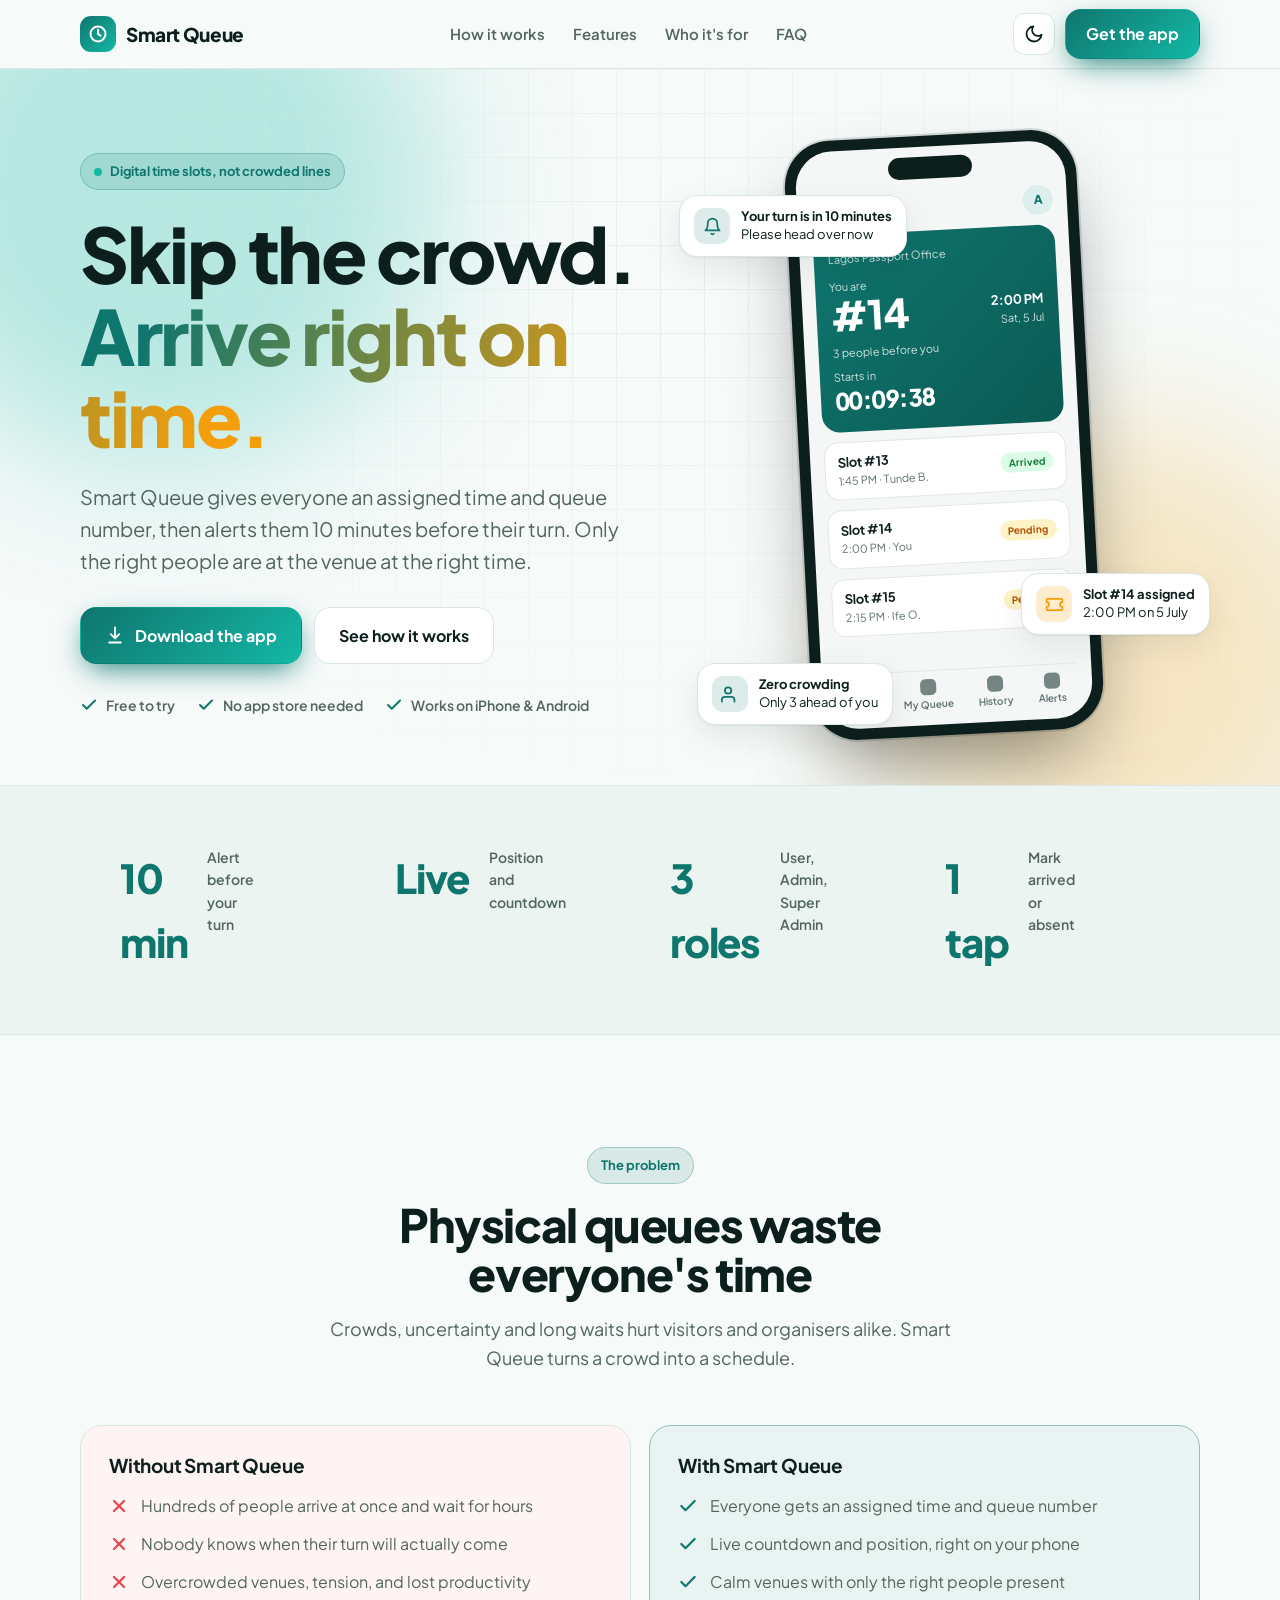
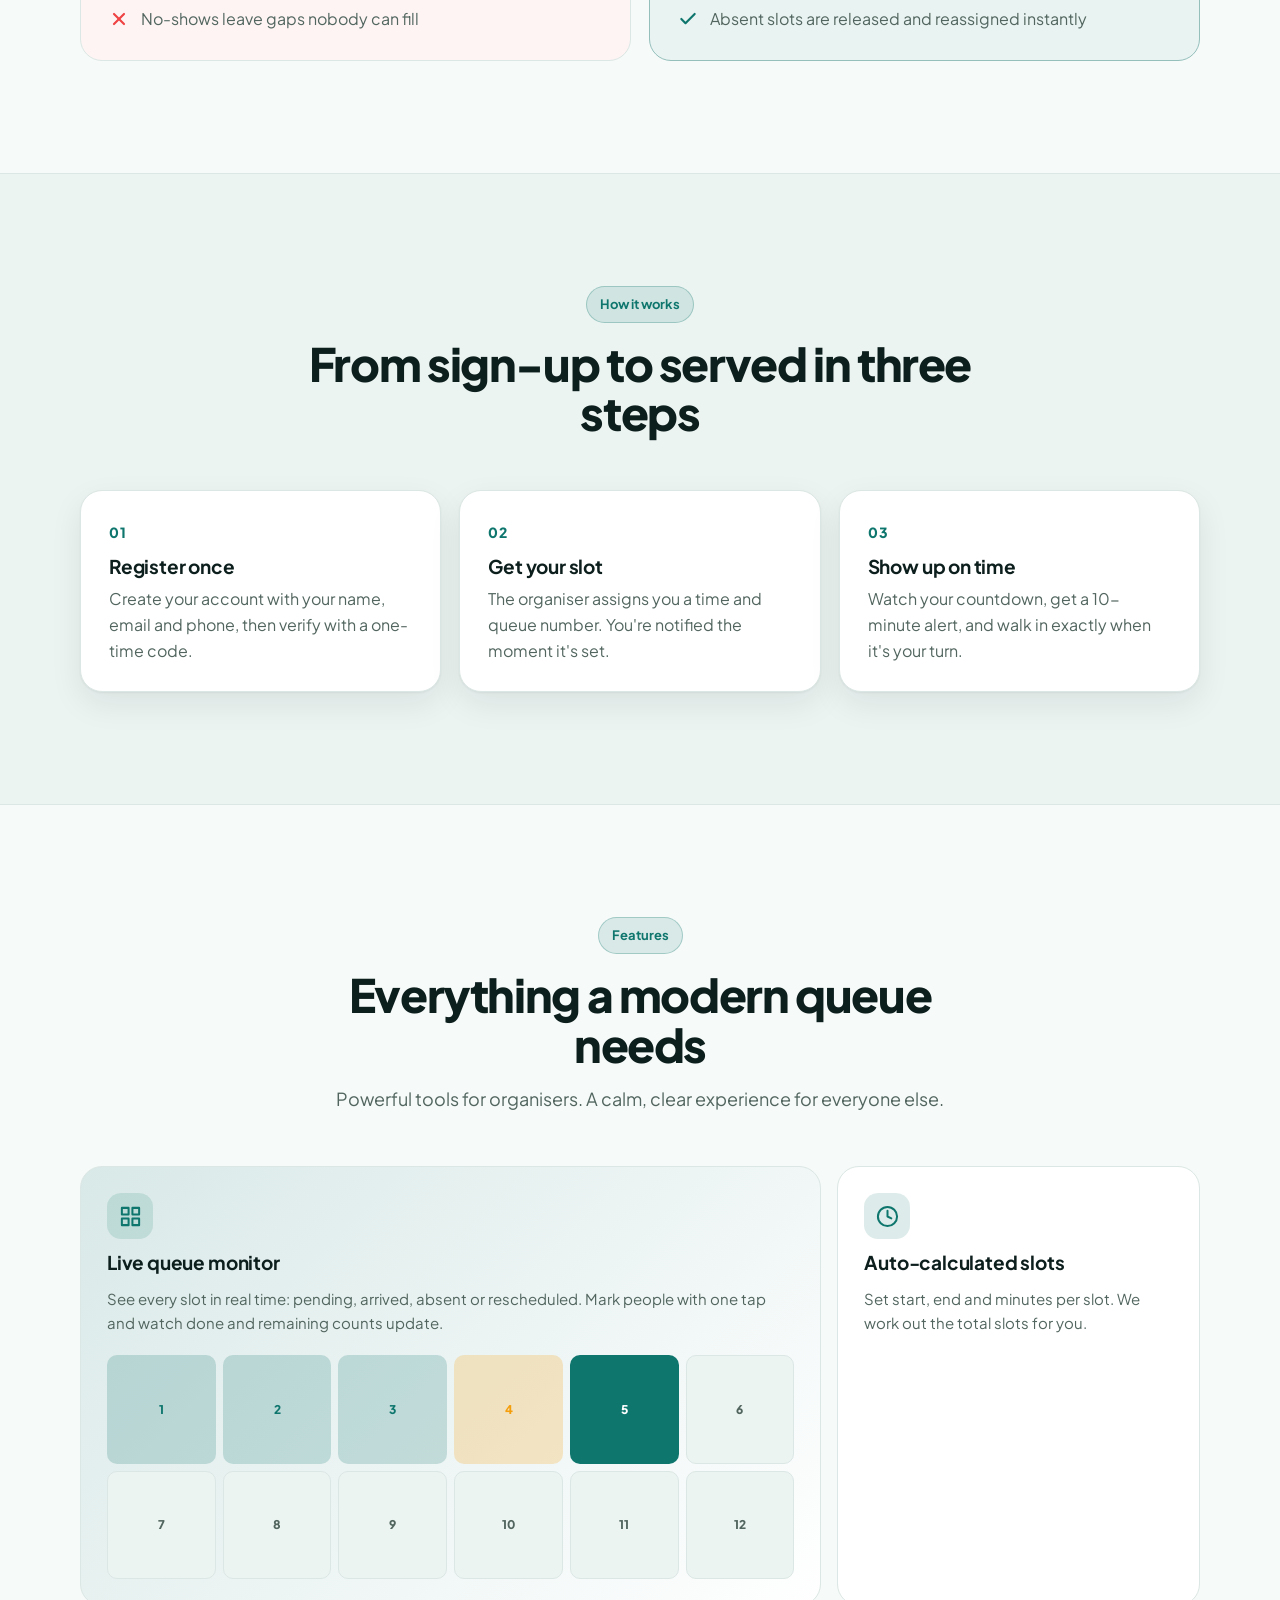
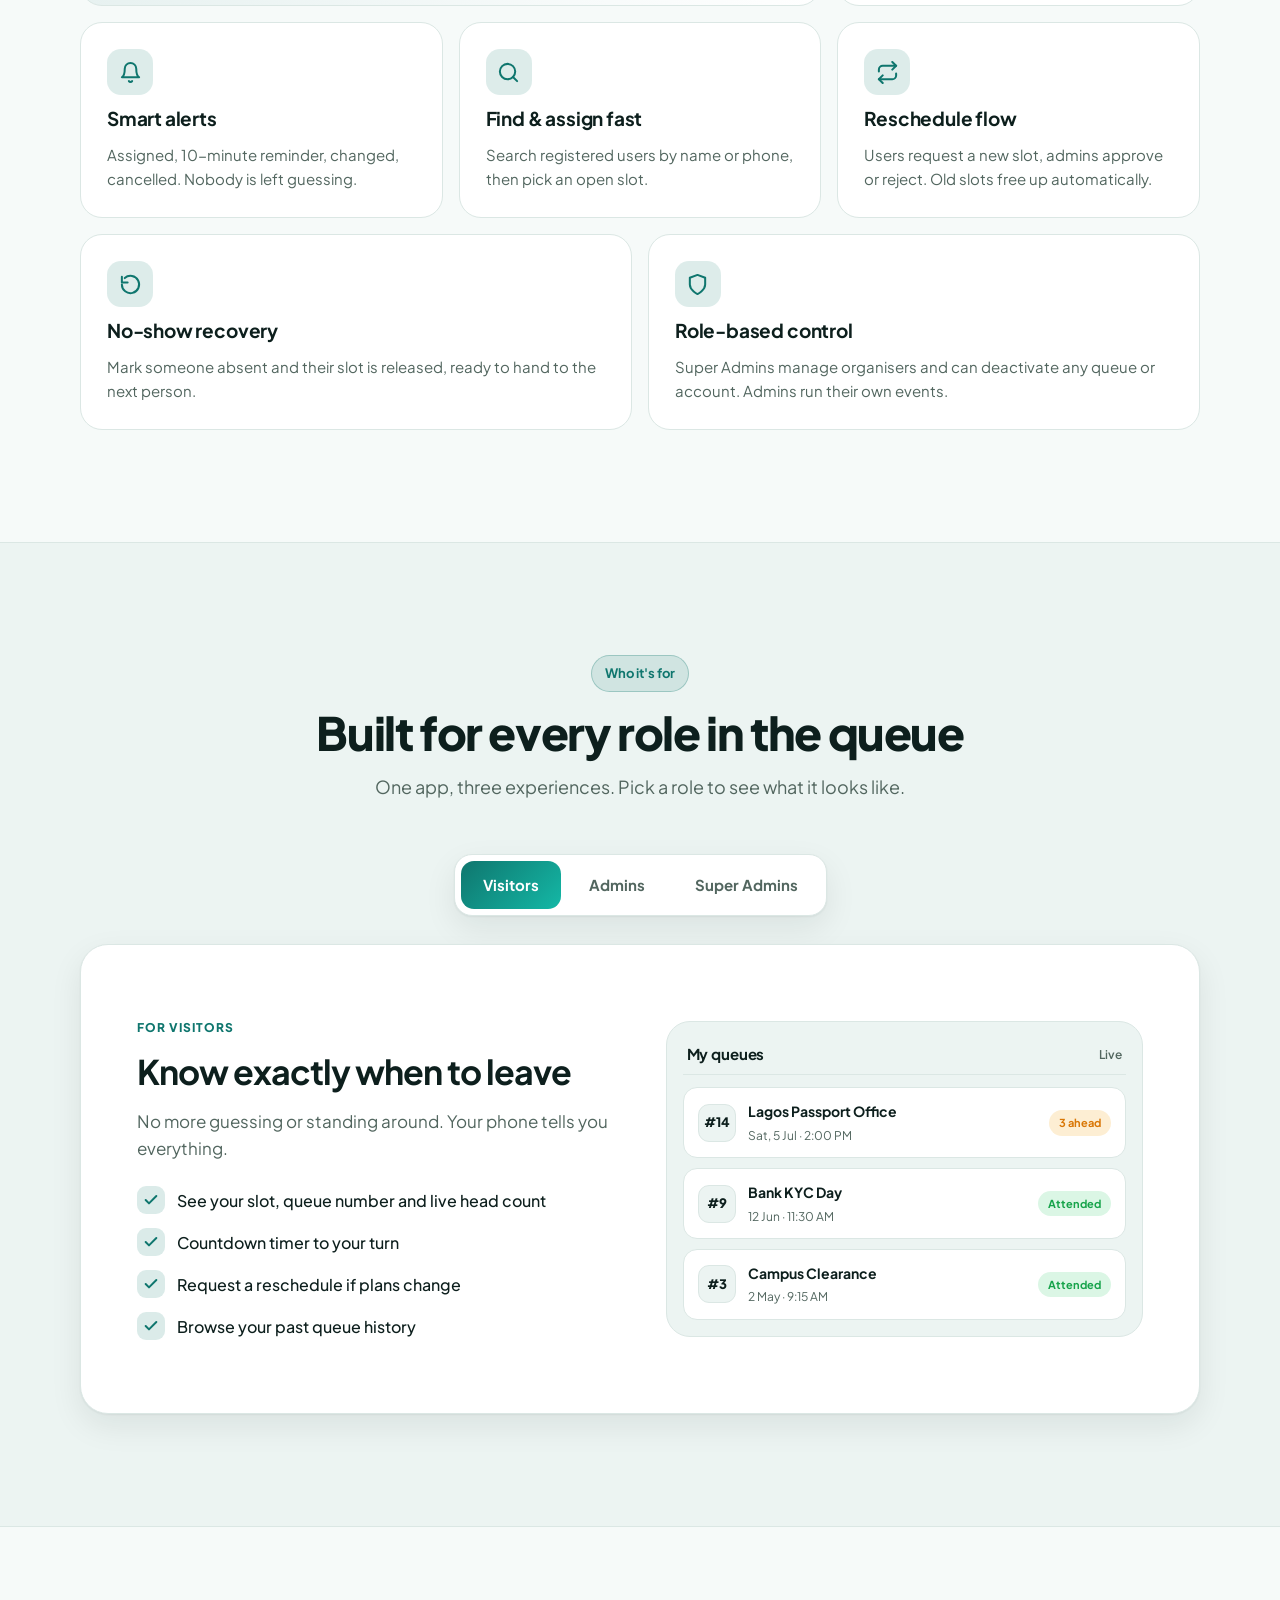
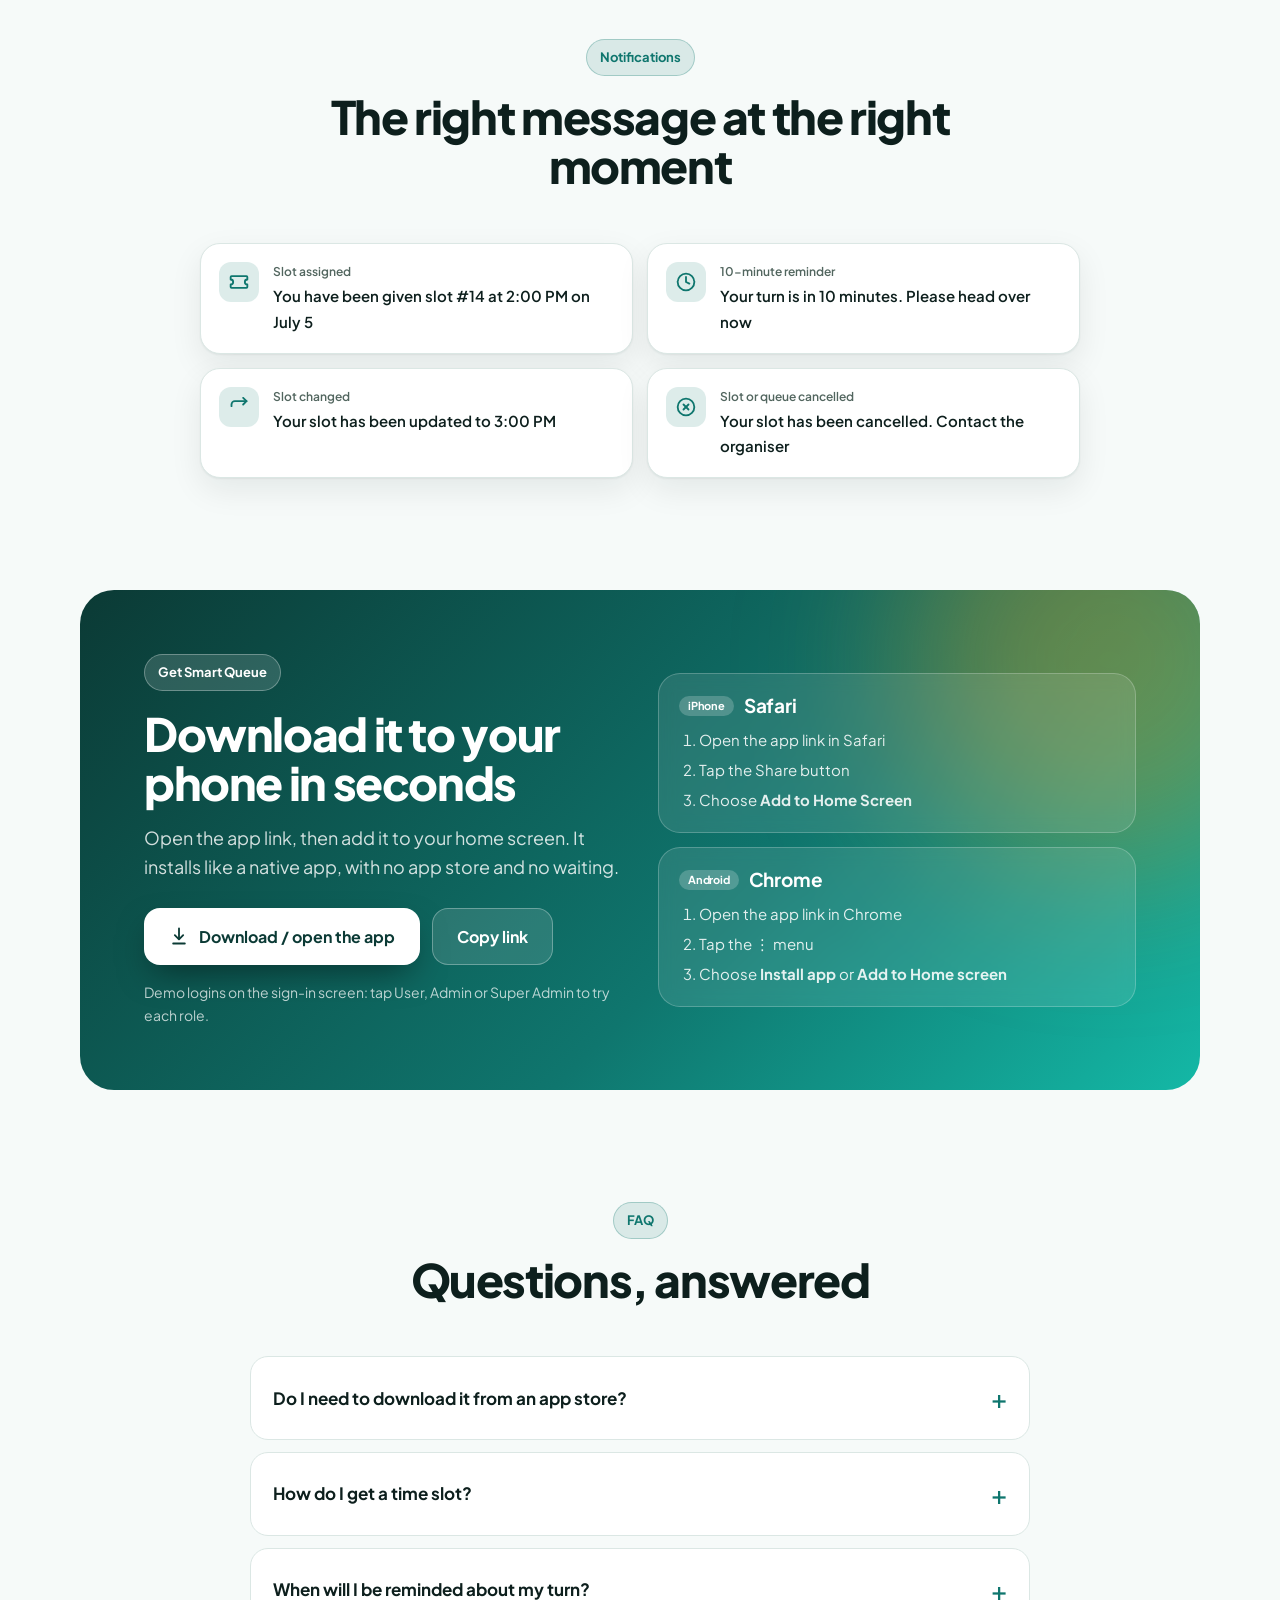
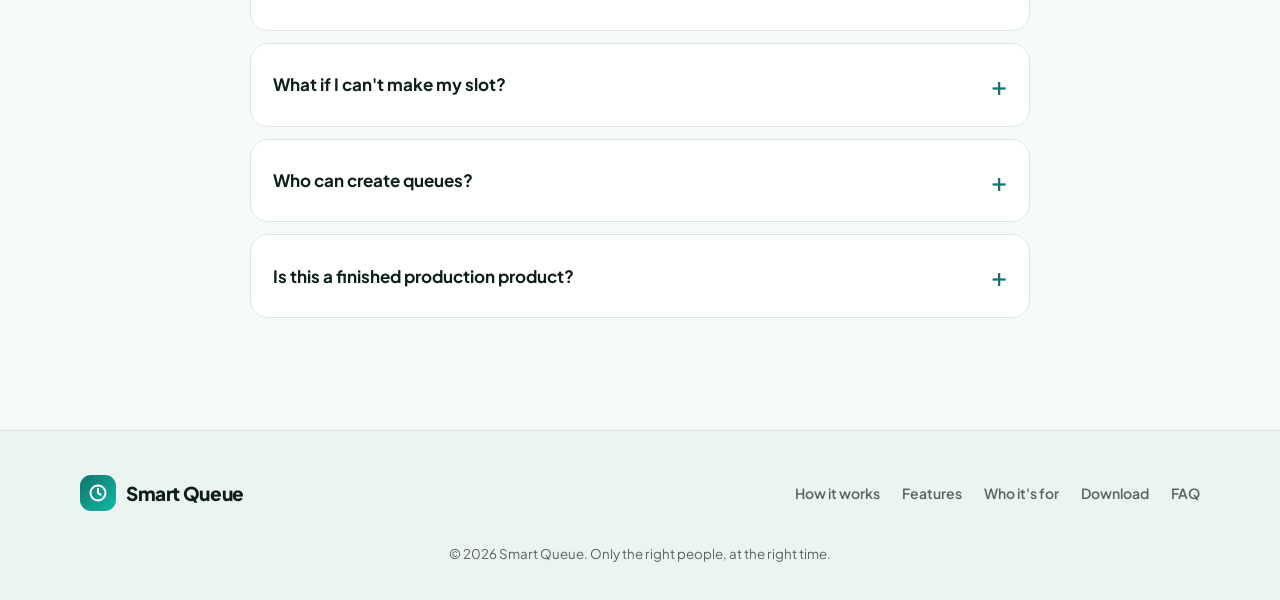
==== index.html @ 10eba985 "Add files via upload" ====
<!DOCTYPE html>
<html lang="en">
<head>
<meta charset="utf-8">
<meta name="viewport" content="width=device-width, initial-scale=1, viewport-fit=cover">
<meta name="description" content="Smart Queue replaces physical crowding with digital time slots. Get your queue number, a live countdown, and an alert 10 minutes before your turn.">
<meta name="theme-color" content="#f6faf9" id="metaTheme">
<script>try{var _t=localStorage.getItem("sq_theme");if(_t)document.documentElement.setAttribute("data-theme",_t)}catch(e){}</script>
<title>Smart Queue — Skip the crowd. Arrive on time.</title>
<link rel="icon" href="app/icon-192.png">
<link rel="preconnect" href="https://fonts.googleapis.com">
<link rel="preconnect" href="https://fonts.gstatic.com" crossorigin>
<link href="https://fonts.googleapis.com/css2?family=Plus+Jakarta+Sans:wght@400;500;600;700;800&display=swap" rel="stylesheet">
<style>
:root{
  --bg:#f6faf9;--bg2:#ecf4f2;--card:#ffffff;--ink:#0d1f1d;--mute:#52665f;--line:#dbe7e4;
  --pri:#0f766e;--pri2:#14b8a6;--priInk:#ffffff;--acc:#f59e0b;--accInk:#1c1206;
  --glow1:rgba(20,184,166,.28);--glow2:rgba(245,158,11,.22);
  --shadow:0 1px 2px rgba(13,31,29,.06),0 12px 32px rgba(13,31,29,.08);
  --nav:rgba(246,250,249,.78);--phone:#0d1f1d;
  --r:22px;--font:"Plus Jakarta Sans",system-ui,-apple-system,"Segoe UI",Roboto,sans-serif;
  box-sizing:border-box;padding-top:env(safe-area-inset-top,0px);padding-bottom:env(safe-area-inset-bottom,0px)
}
@media (prefers-color-scheme:dark){:root:not([data-theme="light"]){
  --bg:#081312;--bg2:#0c1b19;--card:#102220;--ink:#e9f4f2;--mute:#9ab3ae;--line:#1c3431;
  --pri:#2dd4bf;--pri2:#0f9b8e;--priInk:#04201c;--glow1:rgba(45,212,191,.22);--glow2:rgba(245,158,11,.14);
  --shadow:0 1px 2px rgba(0,0,0,.3),0 14px 40px rgba(0,0,0,.35);--nav:rgba(8,19,18,.78);--phone:#020807}}
:root[data-theme="dark"]{
  --bg:#081312;--bg2:#0c1b19;--card:#102220;--ink:#e9f4f2;--mute:#9ab3ae;--line:#1c3431;
  --pri:#2dd4bf;--pri2:#0f9b8e;--priInk:#04201c;--glow1:rgba(45,212,191,.22);--glow2:rgba(245,158,11,.14);
  --shadow:0 1px 2px rgba(0,0,0,.3),0 14px 40px rgba(0,0,0,.35);--nav:rgba(8,19,18,.78);--phone:#020807}
html{scroll-behavior:smooth;scroll-padding-top:calc(76px + env(safe-area-inset-top,0px))}
*{box-sizing:border-box;-webkit-tap-highlight-color:transparent}
body{margin:0;background:var(--bg);color:var(--ink);font:16px/1.6 var(--font);overflow-x:hidden;-webkit-font-smoothing:antialiased}
img,svg{max-width:100%}
a{color:inherit;text-decoration:none}
.wrap{width:100%;max-width:1160px;margin:0 auto;padding:0 20px}
h1,h2,h3{line-height:1.08;letter-spacing:-.03em;margin:0}
h1{font-size:clamp(38px,7.2vw,76px);font-weight:800}
h2{font-size:clamp(28px,4.6vw,46px);font-weight:800}
h3{font-size:19px;font-weight:700;letter-spacing:-.01em;line-height:1.25}
p{margin:0}
.mute{color:var(--mute)}
.grad{background:linear-gradient(100deg,var(--pri) 10%,var(--acc) 90%);-webkit-background-clip:text;background-clip:text;color:transparent}
.eyebrow{display:inline-flex;align-items:center;gap:8px;font-size:13px;font-weight:700;color:var(--pri);background:color-mix(in srgb,var(--pri) 12%,transparent);padding:7px 13px;border-radius:99px;border:1px solid color-mix(in srgb,var(--pri) 28%,transparent)}
.dot{width:8px;height:8px;border-radius:50%;background:var(--pri2);box-shadow:0 0 0 0 var(--pri2);animation:pulse 2s infinite}
@keyframes pulse{70%{box-shadow:0 0 0 9px transparent}100%{box-shadow:0 0 0 0 transparent}}

/* buttons */
.btn{display:inline-flex;align-items:center;justify-content:center;gap:10px;font:inherit;font-weight:700;padding:15px 24px;border-radius:16px;border:1.5px solid transparent;cursor:pointer;transition:transform .2s,box-shadow .2s,background .2s;white-space:nowrap}
.btn:active{transform:scale(.97)}
.btn.pri{background:linear-gradient(135deg,var(--pri),var(--pri2));color:var(--priInk);box-shadow:0 10px 30px -8px var(--pri)}
.btn.pri:hover{transform:translateY(-2px);box-shadow:0 16px 36px -8px var(--pri)}
.btn.ghost{background:var(--card);color:var(--ink);border-color:var(--line)}
.btn.ghost:hover{border-color:var(--pri)}
.btn svg{width:20px;height:20px;stroke:currentColor;fill:none;stroke-width:2.2;stroke-linecap:round;stroke-linejoin:round}

/* nav */
nav.top{position:sticky;top:env(safe-area-inset-top,0px);z-index:50;background:var(--nav);backdrop-filter:blur(16px);-webkit-backdrop-filter:blur(16px);border-bottom:1px solid var(--line)}
nav .in{display:flex;align-items:center;justify-content:space-between;height:68px}
.brand{display:flex;align-items:center;gap:10px;font-weight:800;font-size:19px;letter-spacing:-.02em}
.mark{width:36px;height:36px;border-radius:11px;background:linear-gradient(135deg,var(--pri),var(--pri2));display:grid;place-items:center;color:var(--priInk)}
.mark svg{width:20px;height:20px;stroke:currentColor;fill:none;stroke-width:2.4;stroke-linecap:round;stroke-linejoin:round}
.links{display:flex;gap:28px;font-weight:600;font-size:15px;color:var(--mute)}
.links a:hover{color:var(--ink)}
.navr{display:flex;align-items:center;gap:10px}
.burger{display:none;width:42px;height:42px;border-radius:12px;border:1px solid var(--line);background:var(--card);color:var(--ink);cursor:pointer;place-items:center}
.burger svg{width:22px;height:22px;stroke:currentColor;fill:none;stroke-width:2.2;stroke-linecap:round}
.menu{display:none}
@media (max-width:860px){
  .links,.navr .btn{display:none}.burger{display:grid}
  .menu.open{display:flex;flex-direction:column;gap:4px;padding:8px 20px 20px;border-top:1px solid var(--line)}
  .menu a{padding:14px 4px;font-weight:600;border-bottom:1px solid var(--line)}
  .menu .btn{margin-top:12px;border:0}
}


/* theme toggle */
.themebtn{width:42px;height:42px;border-radius:12px;border:1px solid var(--line);background:var(--card);color:var(--ink);cursor:pointer;display:grid;place-items:center;padding:0;transition:transform .2s,border-color .2s}
.themebtn:hover{border-color:var(--pri);transform:rotate(12deg)}
.themebtn svg{width:20px;height:20px;stroke:currentColor;fill:none;stroke-width:2.2;stroke-linecap:round;stroke-linejoin:round}

/* hero */
.hero{position:relative;padding:56px 0 40px;overflow:hidden;isolation:isolate}
.hero::before,.hero::after{content:"";position:absolute;z-index:-1;border-radius:50%;filter:blur(70px)}
.hero::before{width:560px;height:560px;background:var(--glow1);top:-160px;left:-120px}
.hero::after{width:480px;height:480px;background:var(--glow2);bottom:-120px;right:-80px}
.grid-bg{position:absolute;inset:0;z-index:-1;background-image:linear-gradient(var(--line) 1px,transparent 1px),linear-gradient(90deg,var(--line) 1px,transparent 1px);background-size:44px 44px;opacity:.5;-webkit-mask-image:radial-gradient(ellipse at 50% 30%,#000 10%,transparent 70%);mask-image:radial-gradient(ellipse at 50% 30%,#000 10%,transparent 70%)}
.hero .cols{display:grid;grid-template-columns:1.05fr .95fr;gap:40px;align-items:center}
.hero p.lead{font-size:clamp(17px,2.2vw,20px);color:var(--mute);max-width:540px;margin-top:22px}
.cta{display:flex;flex-wrap:wrap;gap:12px;margin-top:30px}
.proof{display:flex;flex-wrap:wrap;gap:10px 22px;margin-top:30px;font-size:14px;color:var(--mute);font-weight:600}
.proof span{display:inline-flex;align-items:center;gap:8px}
.proof svg{width:18px;height:18px;stroke:var(--pri);fill:none;stroke-width:2.6;stroke-linecap:round;stroke-linejoin:round}

/* phone */
.stage{position:relative;display:grid;place-items:center;min-height:620px}
.phone{position:relative;width:292px;height:600px;background:var(--phone);border-radius:46px;padding:11px;box-shadow:0 40px 80px -20px rgba(0,0,0,.45),0 0 0 2px color-mix(in srgb,var(--ink) 14%,transparent);transform:rotate(-3deg);animation:float 7s ease-in-out infinite}
@keyframes float{50%{transform:rotate(-3deg) translateY(-12px)}}
.screen{width:100%;height:100%;border-radius:36px;background:#f5f7f7;color:#10201f;overflow:hidden;position:relative;padding:44px 14px 14px;display:flex;flex-direction:column;gap:10px;font-size:13px;line-height:1.4}
.notch{position:absolute;top:10px;left:50%;transform:translateX(-50%);width:84px;height:22px;background:var(--phone);border-radius:99px;z-index:3}
.sc-h{display:flex;justify-content:space-between;align-items:center}
.sc-h b{font-size:17px;letter-spacing:-.01em}
.sc-av{width:30px;height:30px;border-radius:50%;background:#dcefed;color:#0f766e;display:grid;place-items:center;font-weight:800;font-size:12px}
.sc-hero{background:linear-gradient(135deg,#0f766e,#0b5a54);color:#fff;border-radius:18px;padding:14px}
.sc-hero small{opacity:.8;font-size:11px}
.sc-hero .n{font-size:40px;font-weight:800;letter-spacing:-.03em;line-height:1}
.sc-hero .cdv{font-size:24px;font-weight:800;font-variant-numeric:tabular-nums;letter-spacing:-.02em}
.sc-row{display:flex;justify-content:space-between;align-items:flex-end}
.sc-card{background:#fff;border:1px solid #e1e8e7;border-radius:14px;padding:10px 12px;display:flex;justify-content:space-between;align-items:center}
.sc-pill{font-size:10px;font-weight:700;padding:3px 8px;border-radius:99px}
.sc-ok{background:#dcfce7;color:#15803d}.sc-wait{background:#fef3c7;color:#b45309}
.sc-bar{margin-top:auto;display:flex;justify-content:space-around;padding-top:8px;border-top:1px solid #e1e8e7;color:#5f7170;font-size:10px;font-weight:600}
.sc-bar i{font-style:normal;display:flex;flex-direction:column;align-items:center;gap:2px}
.sc-bar .on{color:#0f766e}
.sc-bar span{display:block;width:16px;height:16px;border-radius:5px;background:currentColor;opacity:.85}
.float{position:absolute;background:var(--card);border:1px solid var(--line);border-radius:18px;padding:12px 14px;box-shadow:var(--shadow);display:flex;gap:11px;align-items:center;font-size:13px;line-height:1.35;max-width:236px;z-index:4}
.float b{display:block;font-size:13px}
.float .ico{flex:none;width:36px;height:36px;border-radius:11px;display:grid;place-items:center;background:color-mix(in srgb,var(--pri) 14%,transparent);color:var(--pri)}
.float .ico.a{background:color-mix(in srgb,var(--acc) 20%,transparent);color:var(--acc)}
.float svg{width:19px;height:19px;stroke:currentColor;fill:none;stroke-width:2.2;stroke-linecap:round;stroke-linejoin:round}
.f1{top:70px;left:-8px;animation:bob 6s ease-in-out infinite}
.f2{bottom:110px;right:-10px;animation:bob 7s ease-in-out -2s infinite}
.f3{bottom:20px;left:10px;animation:bob 8s ease-in-out -4s infinite}
@keyframes bob{50%{transform:translateY(-9px)}}

/* strip */
.strip{border-block:1px solid var(--line);background:var(--bg2)}
.strip .in{display:grid;grid-template-columns:repeat(4,1fr);gap:20px;padding:30px 20px}
.stat b{display:block;font-size:clamp(28px,4vw,40px);font-weight:800;letter-spacing:-.03em;color:var(--pri)}
.stat span{font-size:14px;color:var(--mute);font-weight:600}

/* sections */
section{padding:clamp(64px,9vw,112px) 0}
.head{max-width:680px;margin:0 auto 52px;text-align:center;display:flex;flex-direction:column;align-items:center;gap:16px}
.head p{color:var(--mute);font-size:18px}
.compare{display:grid;grid-template-columns:1fr 1fr;gap:18px}
.cmp{border-radius:var(--r);padding:28px;border:1px solid var(--line);background:var(--card)}
.cmp.bad{background:color-mix(in srgb,#ef4444 6%,var(--card))}
.cmp.good{background:color-mix(in srgb,var(--pri) 9%,var(--card));border-color:color-mix(in srgb,var(--pri) 35%,var(--line))}
.cmp h3{margin-bottom:16px;display:flex;align-items:center;gap:10px}
.cmp ul{list-style:none;margin:0;padding:0;display:grid;gap:12px}
.cmp li{display:flex;gap:12px;color:var(--mute)}
.cmp li svg{flex:none;width:20px;height:20px;margin-top:3px;fill:none;stroke-width:2.6;stroke-linecap:round;stroke-linejoin:round}
.bad li svg{stroke:#ef4444}.good li svg{stroke:var(--pri)}

.steps{display:grid;grid-template-columns:repeat(3,1fr);gap:18px;counter-reset:s}
.step{position:relative;background:var(--card);border:1px solid var(--line);border-radius:var(--r);padding:28px;box-shadow:var(--shadow)}
.step::before{counter-increment:s;content:"0" counter(s);font-size:14px;font-weight:800;color:var(--pri);letter-spacing:.08em}
.step h3{margin:10px 0 8px}.step p{color:var(--mute)}

.bento{display:grid;grid-template-columns:repeat(6,1fr);gap:16px}
.feat{background:var(--card);border:1px solid var(--line);border-radius:var(--r);padding:26px;display:flex;flex-direction:column;gap:12px;transition:transform .25s,border-color .25s;grid-column:span 2}
.feat:hover{transform:translateY(-4px);border-color:color-mix(in srgb,var(--pri) 45%,var(--line))}
.feat.w3{grid-column:span 3}.feat.w4{grid-column:span 4}
.feat p{color:var(--mute);font-size:15px}
.fi{width:46px;height:46px;border-radius:14px;display:grid;place-items:center;background:color-mix(in srgb,var(--pri) 14%,transparent);color:var(--pri)}
.fi svg{width:23px;height:23px;stroke:currentColor;fill:none;stroke-width:2.1;stroke-linecap:round;stroke-linejoin:round}
.feat.big{background:linear-gradient(135deg,color-mix(in srgb,var(--pri) 16%,var(--card)),var(--card))}
.slots{display:grid;grid-template-columns:repeat(6,1fr);gap:7px;margin-top:8px}
.sl{aspect-ratio:1;border-radius:10px;display:grid;place-items:center;font-size:12px;font-weight:800;border:1px solid var(--line);background:var(--bg2);color:var(--mute)}
.sl.d{background:color-mix(in srgb,var(--pri) 20%,transparent);color:var(--pri);border-color:transparent}
.sl.n{background:var(--pri);color:var(--priInk);border-color:transparent;animation:pulse2 2s infinite}
.sl.a{background:color-mix(in srgb,var(--acc) 22%,transparent);color:var(--acc);border-color:transparent}
@keyframes pulse2{50%{transform:scale(1.1)}}

/* roles */
.mock{background:var(--bg2);border:1px solid var(--line);border-radius:22px;padding:18px;display:grid;gap:10px}

/* roles */
.tabs{display:flex;gap:6px;background:var(--card);border:1px solid var(--line);padding:6px;border-radius:18px;width:fit-content;max-width:100%;margin:0 auto 28px;box-shadow:var(--shadow)}
.tabs button{font:inherit;font-weight:700;font-size:15px;color:var(--mute);background:none;border:0;padding:12px 22px;border-radius:13px;cursor:pointer;white-space:nowrap;transition:background .2s,color .2s}
.tabs button:hover{color:var(--ink)}
.tabs button[aria-selected="true"]{background:linear-gradient(135deg,var(--pri),var(--pri2));color:var(--priInk)}
.panel{display:none;grid-template-columns:minmax(0,1fr) minmax(0,1fr);gap:clamp(24px,4vw,56px);align-items:center;background:var(--card);border:1px solid var(--line);border-radius:28px;padding:clamp(24px,4.5vw,56px);box-shadow:var(--shadow);min-height:470px}
.panel.on{display:grid;animation:fadeUp .45s cubic-bezier(.2,.7,.2,1)}
@keyframes fadeUp{from{opacity:0;transform:translateY(12px)}to{opacity:1;transform:none}}
.ptxt{display:flex;flex-direction:column;align-items:flex-start;gap:14px;text-align:left}
.rtag{font-size:12px;font-weight:800;letter-spacing:.08em;text-transform:uppercase;color:var(--pri)}
.ptxt h3{font-size:clamp(26px,3.4vw,34px);letter-spacing:-.03em}
.ptxt>p{font-size:17px}
.plist{list-style:none;margin:10px 0 0;padding:0;display:grid;gap:14px;width:100%}
.plist li{display:grid;grid-template-columns:28px 1fr;gap:12px;align-items:start;color:var(--ink);font-weight:500}
.plist .ck{width:28px;height:28px;border-radius:9px;display:grid;place-items:center;background:color-mix(in srgb,var(--pri) 15%,transparent)}
.plist .ck svg{width:16px;height:16px;stroke:var(--pri);fill:none;stroke-width:3;stroke-linecap:round;stroke-linejoin:round}
.plist li span:last-child{padding-top:2px}
.mock{width:100%;background:var(--bg2);border:1px solid var(--line);border-radius:24px;padding:16px;display:grid;gap:10px}
.mhead{display:flex;justify-content:space-between;align-items:center;gap:10px;padding:4px 4px 8px;border-bottom:1px solid var(--line);margin-bottom:2px}
.mhead b{font-size:15px;letter-spacing:-.01em}
.mhead span.sub{font-size:12px;color:var(--mute);font-weight:600}
.mrow{background:var(--card);border:1px solid var(--line);border-radius:14px;padding:12px 14px;display:flex;align-items:center;gap:12px;font-size:14px}
.mrow .nn{width:38px;height:38px;border-radius:11px;background:var(--bg2);border:1px solid var(--line);display:grid;place-items:center;font-weight:800;font-size:13px;flex:none}
.mrow .t{flex:1;min-width:0}.mrow .t b{display:block;font-size:14px}.mrow .t span{font-size:12px;color:var(--mute)}
.tag{font-size:11px;font-weight:700;padding:4px 10px;border-radius:99px;white-space:nowrap}
.tg-o{background:rgba(34,197,94,.16);color:#16a34a}.tg-w{background:rgba(245,158,11,.18);color:#d97706}.tg-r{background:rgba(239,68,68,.16);color:#dc2626}.tg-i{background:rgba(59,130,246,.16);color:#2563eb}

/* notifications */
.notes{display:grid;grid-template-columns:repeat(2,1fr);gap:14px;max-width:880px;margin:0 auto}
.note{display:flex;gap:14px;align-items:flex-start;background:var(--card);border:1px solid var(--line);border-radius:20px;padding:18px;box-shadow:var(--shadow)}
.note .ico{flex:none;width:40px;height:40px;border-radius:12px;display:grid;place-items:center;background:color-mix(in srgb,var(--pri) 14%,transparent);color:var(--pri)}
.note .ico svg{width:20px;height:20px;stroke:currentColor;fill:none;stroke-width:2.2;stroke-linecap:round;stroke-linejoin:round}
.note small{display:block;color:var(--mute);font-size:12px;font-weight:600;margin-bottom:2px}
.note b{font-weight:600;font-size:15px;line-height:1.4}

/* install */
.install{position:relative;border-radius:34px;overflow:hidden;padding:clamp(28px,6vw,64px);background:linear-gradient(135deg,#0b3a35,#0f766e 60%,#14b8a6);color:#fff;isolation:isolate}
.install::after{content:"";position:absolute;width:420px;height:420px;border-radius:50%;background:rgba(245,158,11,.35);filter:blur(80px);right:-120px;top:-140px;z-index:-1}
.install .cols{display:grid;grid-template-columns:1fr 1fr;gap:36px;align-items:center}
.install h2{color:#fff}.install p.l{color:rgba(255,255,255,.82);font-size:18px;margin-top:16px}
.install .btn.pri{background:#fff;color:#0b3a35;box-shadow:0 14px 34px -10px rgba(0,0,0,.5)}
.install .btn.ghost{background:rgba(255,255,255,.12);color:#fff;border-color:rgba(255,255,255,.3)}
.how{display:grid;gap:14px}
.os{background:rgba(255,255,255,.1);border:1px solid rgba(255,255,255,.22);border-radius:22px;padding:20px;backdrop-filter:blur(8px)}
.os h3{display:flex;align-items:center;gap:10px;margin-bottom:10px;color:#fff}
.os ol{margin:0;padding-left:20px;color:rgba(255,255,255,.88);display:grid;gap:6px;font-size:15px}
.os .pl{display:inline-block;font-size:11px;font-weight:700;background:rgba(255,255,255,.2);padding:3px 9px;border-radius:99px}

/* faq */
.faq{max-width:780px;margin:0 auto;display:grid;gap:12px}
details{background:var(--card);border:1px solid var(--line);border-radius:18px;padding:0 22px;transition:border-color .2s}
details[open]{border-color:color-mix(in srgb,var(--pri) 45%,var(--line))}
summary{cursor:pointer;list-style:none;display:flex;justify-content:space-between;align-items:center;gap:14px;font-weight:700;padding:20px 0;font-size:17px}
summary::-webkit-details-marker{display:none}
summary::after{content:"+";font-size:26px;font-weight:500;color:var(--pri);transition:transform .25s;flex:none}
details[open] summary::after{transform:rotate(45deg)}
details p{color:var(--mute);padding:0 0 20px}

footer{border-top:1px solid var(--line);padding:44px 0 calc(36px + env(safe-area-inset-bottom,0px));background:var(--bg2)}
footer .in{display:flex;flex-wrap:wrap;gap:24px;justify-content:space-between;align-items:center}
footer .fl{display:flex;gap:22px;flex-wrap:wrap;color:var(--mute);font-weight:600;font-size:14px}
footer small{color:var(--mute);display:block;width:100%;text-align:center;margin-top:8px}

/* reveal */
.js .rv{opacity:0;transform:translateY(22px);transition:opacity .7s cubic-bezier(.2,.7,.2,1),transform .7s cubic-bezier(.2,.7,.2,1)}
.js .rv.in{opacity:1;transform:none}
@media (prefers-reduced-motion:reduce){*{animation:none!important;transition:none!important}.js .rv{opacity:1;transform:none}html{scroll-behavior:auto}}

/* responsive */
@media (max-width:980px){
  .hero .cols,.install .cols,.panel.on{grid-template-columns:1fr}.panel{min-height:0}
  .hero{padding-top:36px}.hero .txt{text-align:center;display:flex;flex-direction:column;align-items:center}
  .cta,.proof{justify-content:center}
  .stage{min-height:600px;margin-top:10px}
  .bento{grid-template-columns:repeat(2,1fr)}.feat,.feat.w3,.feat.w4{grid-column:span 1}.feat.big{grid-column:span 2}
}
@media (max-width:720px){
  .tabs{width:100%}.tabs button{flex:1;padding:12px 6px;font-size:14px}.panel{min-height:0;border-radius:24px}.mrow{padding:11px 12px}
  .compare,.steps,.notes{grid-template-columns:1fr}
  .strip .in{grid-template-columns:repeat(2,1fr);gap:26px 14px}
  .bento{grid-template-columns:1fr}.feat.big{grid-column:span 1}
  .f1{left:-4px;top:40px}.f2{right:-4px}.f3{display:none}
  .btn{padding:14px 20px}.cta .btn{flex:1 1 100%}
  .install{border-radius:26px}
}
@media (max-width:380px){.phone{transform:rotate(-3deg) scale(.88)}.stage{min-height:560px}.f1,.f2{max-width:200px;font-size:12px}}
</style>
</head>
<body>

<nav class="top" aria-label="Main">
  <div class="wrap">
    <div class="in">
      <a class="brand" href="#top" aria-label="Smart Queue home"><span class="mark"><svg viewBox="0 0 24 24"><circle cx="12" cy="12" r="9"/><polyline points="12 7 12 12 15 14"/></svg></span>Smart Queue</a>
      <div class="links"><a href="#how">How it works</a><a href="#features">Features</a><a href="#roles">Who it's for</a><a href="#faq">FAQ</a></div>
      <div class="navr">
        <button class="themebtn" type="button" aria-label="Switch theme" title="Switch theme"></button>
        <a class="btn pri" href="#get" style="padding:11px 20px">Get the app</a>
        <button class="burger" id="burger" aria-label="Open menu" aria-expanded="false" aria-controls="menu"><svg viewBox="0 0 24 24"><line x1="4" y1="7" x2="20" y2="7"/><line x1="4" y1="12" x2="20" y2="12"/><line x1="4" y1="17" x2="20" y2="17"/></svg></button>
      </div>
    </div>
    <div class="menu" id="menu"><a href="#how">How it works</a><a href="#features">Features</a><a href="#roles">Who it's for</a><a href="#faq">FAQ</a><a class="btn pri" href="#get">Get the app</a></div>
  </div>
</nav>

<header class="hero" id="top">
  <div class="grid-bg"></div>
  <div class="wrap">
    <div class="cols">
      <div class="txt">
        <span class="eyebrow rv"><i class="dot"></i> Digital time slots, not crowded lines</span>
        <h1 class="rv" style="margin-top:22px">Skip the crowd.<br><span class="grad">Arrive right on time.</span></h1>
        <p class="lead rv">Smart Queue gives everyone an assigned time and queue number, then alerts them 10 minutes before their turn. Only the right people are at the venue at the right time.</p>
        <div class="cta rv">
          <a class="btn pri" href="#get"><svg viewBox="0 0 24 24"><path d="M12 3v12"/><polyline points="7 11 12 16 17 11"/><path d="M5 21h14"/></svg>Download the app</a>
          <a class="btn ghost" href="#how">See how it works</a>
        </div>
        <div class="proof rv">
          <span><svg viewBox="0 0 24 24"><polyline points="20 6 9 17 4 12"/></svg>Free to try</span>
          <span><svg viewBox="0 0 24 24"><polyline points="20 6 9 17 4 12"/></svg>No app store needed</span>
          <span><svg viewBox="0 0 24 24"><polyline points="20 6 9 17 4 12"/></svg>Works on iPhone &amp; Android</span>
        </div>
      </div>

      <div class="stage rv" aria-hidden="true">
        <div class="phone">
          <div class="screen">
            <div class="notch"></div>
            <div class="sc-h"><b>Hi, Amaka</b><div class="sc-av">A</div></div>
            <div class="sc-hero">
              <small>Lagos Passport Office</small>
              <div class="sc-row" style="margin-top:10px"><div><small>You are</small><div class="n">#14</div></div><div style="text-align:right"><b>2:00 PM</b><br><small>Sat, 5 Jul</small></div></div>
              <small style="display:block;margin-top:10px">3 people before you</small>
              <small style="display:block;margin-top:8px">Starts in</small><div class="cdv" id="heroCd">00:09:42</div>
            </div>
            <div class="sc-card"><div><b>Slot #13</b><br><span style="color:#5f7170;font-size:11px">1:45 PM · Tunde B.</span></div><span class="sc-pill sc-ok">Arrived</span></div>
            <div class="sc-card"><div><b>Slot #14</b><br><span style="color:#5f7170;font-size:11px">2:00 PM · You</span></div><span class="sc-pill sc-wait">Pending</span></div>
            <div class="sc-card"><div><b>Slot #15</b><br><span style="color:#5f7170;font-size:11px">2:15 PM · Ife O.</span></div><span class="sc-pill sc-wait">Pending</span></div>
            <div class="sc-bar"><i class="on"><span></span>Home</i><i><span></span>My Queue</i><i><span></span>History</i><i><span></span>Alerts</i></div>
          </div>
        </div>
        <div class="float f1"><div class="ico"><svg viewBox="0 0 24 24"><path d="M18 8A6 6 0 0 0 6 8c0 7-3 9-3 9h18s-3-2-3-9"/><path d="M13.7 21a2 2 0 0 1-3.4 0"/></svg></div><div><b>Your turn is in 10 minutes</b>Please head over now</div></div>
        <div class="float f2"><div class="ico a"><svg viewBox="0 0 24 24"><path d="M2 9a3 3 0 0 1 0 6v3a1 1 0 0 0 1 1h18a1 1 0 0 0 1-1v-3a3 3 0 0 1 0-6V6a1 1 0 0 0-1-1H3a1 1 0 0 0-1 1z"/></svg></div><div><b>Slot #14 assigned</b>2:00 PM on 5 July</div></div>
        <div class="float f3"><div class="ico"><svg viewBox="0 0 24 24"><path d="M17 21v-2a4 4 0 0 0-4-4H5a4 4 0 0 0-4 4v2"/><circle cx="9" cy="7" r="4"/></svg></div><div><b>Zero crowding</b>Only 3 ahead of you</div></div>
      </div>
    </div>
  </div>
</header>

<div class="strip">
  <div class="wrap"><div class="in">
    <div class="stat rv"><b>10 min</b><span>Alert before your turn</span></div>
    <div class="stat rv"><b>Live</b><span>Position and countdown</span></div>
    <div class="stat rv"><b>3 roles</b><span>User, Admin, Super Admin</span></div>
    <div class="stat rv"><b>1 tap</b><span>Mark arrived or absent</span></div>
  </div></div>
</div>

<section id="why">
  <div class="wrap">
    <div class="head"><span class="eyebrow rv">The problem</span><h2 class="rv">Physical queues waste everyone's time</h2><p class="rv">Crowds, uncertainty and long waits hurt visitors and organisers alike. Smart Queue turns a crowd into a schedule.</p></div>
    <div class="compare">
      <div class="cmp bad rv"><h3>Without Smart Queue</h3><ul>
        <li><svg viewBox="0 0 24 24"><line x1="18" y1="6" x2="6" y2="18"/><line x1="6" y1="6" x2="18" y2="18"/></svg>Hundreds of people arrive at once and wait for hours</li>
        <li><svg viewBox="0 0 24 24"><line x1="18" y1="6" x2="6" y2="18"/><line x1="6" y1="6" x2="18" y2="18"/></svg>Nobody knows when their turn will actually come</li>
        <li><svg viewBox="0 0 24 24"><line x1="18" y1="6" x2="6" y2="18"/><line x1="6" y1="6" x2="18" y2="18"/></svg>Overcrowded venues, tension, and lost productivity</li>
        <li><svg viewBox="0 0 24 24"><line x1="18" y1="6" x2="6" y2="18"/><line x1="6" y1="6" x2="18" y2="18"/></svg>No-shows leave gaps nobody can fill</li></ul></div>
      <div class="cmp good rv"><h3>With Smart Queue</h3><ul>
        <li><svg viewBox="0 0 24 24"><polyline points="20 6 9 17 4 12"/></svg>Everyone gets an assigned time and queue number</li>
        <li><svg viewBox="0 0 24 24"><polyline points="20 6 9 17 4 12"/></svg>Live countdown and position, right on your phone</li>
        <li><svg viewBox="0 0 24 24"><polyline points="20 6 9 17 4 12"/></svg>Calm venues with only the right people present</li>
        <li><svg viewBox="0 0 24 24"><polyline points="20 6 9 17 4 12"/></svg>Absent slots are released and reassigned instantly</li></ul></div>
    </div>
  </div>
</section>

<section id="how" style="background:var(--bg2);border-block:1px solid var(--line)">
  <div class="wrap">
    <div class="head"><span class="eyebrow rv">How it works</span><h2 class="rv">From sign-up to served in three steps</h2></div>
    <div class="steps">
      <div class="step rv"><h3>Register once</h3><p>Create your account with your name, email and phone, then verify with a one-time code.</p></div>
      <div class="step rv"><h3>Get your slot</h3><p>The organiser assigns you a time and queue number. You're notified the moment it's set.</p></div>
      <div class="step rv"><h3>Show up on time</h3><p>Watch your countdown, get a 10-minute alert, and walk in exactly when it's your turn.</p></div>
    </div>
  </div>
</section>

<section id="features">
  <div class="wrap">
    <div class="head"><span class="eyebrow rv">Features</span><h2 class="rv">Everything a modern queue needs</h2><p class="rv">Powerful tools for organisers. A calm, clear experience for everyone else.</p></div>
    <div class="bento">
      <div class="feat big w4 rv"><div class="fi"><svg viewBox="0 0 24 24"><rect x="3" y="3" width="7" height="7"/><rect x="14" y="3" width="7" height="7"/><rect x="14" y="14" width="7" height="7"/><rect x="3" y="14" width="7" height="7"/></svg></div><h3>Live queue monitor</h3><p>See every slot in real time: pending, arrived, absent or rescheduled. Mark people with one tap and watch done and remaining counts update.</p>
        <div class="slots" aria-hidden="true"><div class="sl d">1</div><div class="sl d">2</div><div class="sl d">3</div><div class="sl a">4</div><div class="sl n">5</div><div class="sl">6</div><div class="sl">7</div><div class="sl">8</div><div class="sl">9</div><div class="sl">10</div><div class="sl">11</div><div class="sl">12</div></div></div>
      <div class="feat rv"><div class="fi"><svg viewBox="0 0 24 24"><circle cx="12" cy="12" r="10"/><polyline points="12 6 12 12 16 14"/></svg></div><h3>Auto-calculated slots</h3><p>Set start, end and minutes per slot. We work out the total slots for you.</p></div>
      <div class="feat rv"><div class="fi"><svg viewBox="0 0 24 24"><path d="M18 8A6 6 0 0 0 6 8c0 7-3 9-3 9h18s-3-2-3-9"/><path d="M13.7 21a2 2 0 0 1-3.4 0"/></svg></div><h3>Smart alerts</h3><p>Assigned, 10-minute reminder, changed, cancelled. Nobody is left guessing.</p></div>
      <div class="feat rv"><div class="fi"><svg viewBox="0 0 24 24"><circle cx="11" cy="11" r="8"/><line x1="21" y1="21" x2="16.65" y2="16.65"/></svg></div><h3>Find &amp; assign fast</h3><p>Search registered users by name or phone, then pick an open slot.</p></div>
      <div class="feat rv"><div class="fi"><svg viewBox="0 0 24 24"><polyline points="17 1 21 5 17 9"/><path d="M3 11V9a4 4 0 0 1 4-4h14"/><polyline points="7 23 3 19 7 15"/><path d="M21 13v2a4 4 0 0 1-4 4H3"/></svg></div><h3>Reschedule flow</h3><p>Users request a new slot, admins approve or reject. Old slots free up automatically.</p></div>
      <div class="feat w3 rv"><div class="fi"><svg viewBox="0 0 24 24"><path d="M3 12a9 9 0 1 0 3-6.7"/><polyline points="3 4 3 10 9 10"/></svg></div><h3>No-show recovery</h3><p>Mark someone absent and their slot is released, ready to hand to the next person.</p></div>
      <div class="feat w3 rv"><div class="fi"><svg viewBox="0 0 24 24"><path d="M12 22s8-4 8-10V5l-8-3-8 3v7c0 6 8 10 8 10z"/></svg></div><h3>Role-based control</h3><p>Super Admins manage organisers and can deactivate any queue or account. Admins run their own events.</p></div>
    </div>
  </div>
</section>

<section id="roles" style="background:var(--bg2);border-block:1px solid var(--line)">
  <div class="wrap">
    <div class="head"><span class="eyebrow rv">Who it's for</span><h2 class="rv">Built for every role in the queue</h2><p class="rv">One app, three experiences. Pick a role to see what it looks like.</p></div>
    <div class="rv">
    <div class="tabs" role="tablist" aria-label="Roles">
      <button role="tab" aria-selected="true" aria-controls="p-user" id="t-user">Visitors</button>
      <button role="tab" aria-selected="false" aria-controls="p-admin" id="t-admin">Admins</button>
      <button role="tab" aria-selected="false" aria-controls="p-super" id="t-super">Super Admins</button>
    </div>
    <div class="panel on" id="p-user" role="tabpanel" aria-labelledby="t-user">
      <div class="ptxt"><span class="rtag">For visitors</span><h3>Know exactly when to leave</h3><p class="mute">No more guessing or standing around. Your phone tells you everything.</p>
        <ul class="plist"><li><span class="ck"><svg viewBox="0 0 24 24"><polyline points="20 6 9 17 4 12"/></svg></span><span>See your slot, queue number and live head count</span></li><li><span class="ck"><svg viewBox="0 0 24 24"><polyline points="20 6 9 17 4 12"/></svg></span><span>Countdown timer to your turn</span></li><li><span class="ck"><svg viewBox="0 0 24 24"><polyline points="20 6 9 17 4 12"/></svg></span><span>Request a reschedule if plans change</span></li><li><span class="ck"><svg viewBox="0 0 24 24"><polyline points="20 6 9 17 4 12"/></svg></span><span>Browse your past queue history</span></li></ul></div>
      <div class="mock"><div class="mhead"><b>My queues</b><span class="sub">Live</span></div>
        <div class="mrow"><div class="nn">#14</div><div class="t"><b>Lagos Passport Office</b><span>Sat, 5 Jul · 2:00 PM</span></div><span class="tag tg-w">3 ahead</span></div>
        <div class="mrow"><div class="nn">#9</div><div class="t"><b>Bank KYC Day</b><span>12 Jun · 11:30 AM</span></div><span class="tag tg-o">Attended</span></div>
        <div class="mrow"><div class="nn">#3</div><div class="t"><b>Campus Clearance</b><span>2 May · 9:15 AM</span></div><span class="tag tg-o">Attended</span></div></div>
    </div>
    <div class="panel" id="p-admin" role="tabpanel" aria-labelledby="t-admin">
      <div class="ptxt"><span class="rtag">For admins</span><h3>Run a calm, organised event</h3><p class="mute">Create queues, assign slots and monitor everything from one screen.</p>
        <ul class="plist"><li><span class="ck"><svg viewBox="0 0 24 24"><polyline points="20 6 9 17 4 12"/></svg></span><span>Create queues with auto-calculated slots</span></li><li><span class="ck"><svg viewBox="0 0 24 24"><polyline points="20 6 9 17 4 12"/></svg></span><span>Assign, reassign or remove users instantly</span></li><li><span class="ck"><svg viewBox="0 0 24 24"><polyline points="20 6 9 17 4 12"/></svg></span><span>One-tap Arrived and Absent marking</span></li><li><span class="ck"><svg viewBox="0 0 24 24"><polyline points="20 6 9 17 4 12"/></svg></span><span>Approve or reject reschedule requests</span></li></ul></div>
      <div class="mock"><div class="mhead"><b>Live monitor</b><span class="sub">1 done · 3 left</span></div>
        <div class="mrow"><div class="nn">#1</div><div class="t"><b>Amaka Obi</b><span>1:30 PM</span></div><span class="tag tg-o">Arrived</span></div>
        <div class="mrow"><div class="nn">#2</div><div class="t"><b>Tunde Bello</b><span>1:45 PM</span></div><span class="tag tg-r">Released</span></div>
        <div class="mrow"><div class="nn">#3</div><div class="t"><b>Ife Okoro</b><span>2:00 PM</span></div><span class="tag tg-i">Rescheduled</span></div>
        <div class="mrow"><div class="nn">#4</div><div class="t"><b>Available</b><span>2:15 PM</span></div><span class="tag tg-w">Assign</span></div></div>
    </div>
    <div class="panel" id="p-super" role="tabpanel" aria-labelledby="t-super">
      <div class="ptxt"><span class="rtag">For super admins</span><h3>Full platform visibility</h3><p class="mute">Super Admin accounts are created by developers and can't be self-registered.</p>
        <ul class="plist"><li><span class="ck"><svg viewBox="0 0 24 24"><polyline points="20 6 9 17 4 12"/></svg></span><span>Create and manage Admin accounts</span></li><li><span class="ck"><svg viewBox="0 0 24 24"><polyline points="20 6 9 17 4 12"/></svg></span><span>See all queues across every admin</span></li><li><span class="ck"><svg viewBox="0 0 24 24"><polyline points="20 6 9 17 4 12"/></svg></span><span>Deactivate any queue or account</span></li></ul></div>
      <div class="mock"><div class="mhead"><b>Admin management</b><span class="sub">3 admins</span></div>
        <div class="mrow"><div class="nn">N</div><div class="t"><b>Ngozi Admin</b><span>3 queues</span></div><span class="tag tg-o">Active</span></div>
        <div class="mrow"><div class="nn">C</div><div class="t"><b>Chidi Admin</b><span>1 queue</span></div><span class="tag tg-o">Active</span></div>
        <div class="mrow"><div class="nn">E</div><div class="t"><b>Emeka Admin</b><span>0 queues</span></div><span class="tag tg-r">Inactive</span></div></div>
    </div>
    </div>
  </div>
</section>

<section id="alerts">
  <div class="wrap">
    <div class="head"><span class="eyebrow rv">Notifications</span><h2 class="rv">The right message at the right moment</h2></div>
    <div class="notes">
      <div class="note rv"><div class="ico"><svg viewBox="0 0 24 24"><path d="M2 9a3 3 0 0 1 0 6v3a1 1 0 0 0 1 1h18a1 1 0 0 0 1-1v-3a3 3 0 0 1 0-6V6a1 1 0 0 0-1-1H3a1 1 0 0 0-1 1z"/></svg></div><div><small>Slot assigned</small><b>You have been given slot #14 at 2:00 PM on July 5</b></div></div>
      <div class="note rv"><div class="ico"><svg viewBox="0 0 24 24"><circle cx="12" cy="12" r="10"/><polyline points="12 6 12 12 16 14"/></svg></div><div><small>10-minute reminder</small><b>Your turn is in 10 minutes. Please head over now</b></div></div>
      <div class="note rv"><div class="ico"><svg viewBox="0 0 24 24"><polyline points="17 1 21 5 17 9"/><path d="M3 11V9a4 4 0 0 1 4-4h14"/></svg></div><div><small>Slot changed</small><b>Your slot has been updated to 3:00 PM</b></div></div>
      <div class="note rv"><div class="ico"><svg viewBox="0 0 24 24"><circle cx="12" cy="12" r="10"/><line x1="15" y1="9" x2="9" y2="15"/><line x1="9" y1="9" x2="15" y2="15"/></svg></div><div><small>Slot or queue cancelled</small><b>Your slot has been cancelled. Contact the organiser</b></div></div>
    </div>
  </div>
</section>

<section id="get" style="padding-top:0">
  <div class="wrap">
    <div class="install rv">
      <div class="cols">
        <div>
          <span class="eyebrow" style="background:rgba(255,255,255,.14);color:#fff;border-color:rgba(255,255,255,.3)">Get Smart Queue</span>
          <h2 style="margin-top:18px">Download it to your phone in seconds</h2>
          <p class="l">Open the app link, then add it to your home screen. It installs like a native app, with no app store and no waiting.</p>
          <div class="cta" style="margin-top:26px">
            <a class="btn pri" id="appLink" href="app/"><svg viewBox="0 0 24 24"><path d="M12 3v12"/><polyline points="7 11 12 16 17 11"/><path d="M5 21h14"/></svg>Download / open the app</a>
            <button class="btn ghost" id="copyBtn" type="button">Copy link</button>
          </div>
          <p style="margin-top:16px;font-size:14px;color:rgba(255,255,255,.72)">Demo logins on the sign-in screen: tap User, Admin or Super Admin to try each role.</p>
        </div>
        <div class="how">
          <div class="os"><h3><span class="pl">iPhone</span> Safari</h3><ol><li>Open the app link in Safari</li><li>Tap the Share button</li><li>Choose <b>Add to Home Screen</b></li></ol></div>
          <div class="os"><h3><span class="pl">Android</span> Chrome</h3><ol><li>Open the app link in Chrome</li><li>Tap the ⋮ menu</li><li>Choose <b>Install app</b> or <b>Add to Home screen</b></li></ol></div>
        </div>
      </div>
    </div>
  </div>
</section>

<section id="faq" style="padding-top:0">
  <div class="wrap">
    <div class="head"><span class="eyebrow rv">FAQ</span><h2 class="rv">Questions, answered</h2></div>
    <div class="faq">
      <details class="rv"><summary>Do I need to download it from an app store?</summary><p>No. Smart Queue installs straight from your browser. Open the link, add it to your home screen, and it behaves like a regular app.</p></details>
      <details class="rv"><summary>How do I get a time slot?</summary><p>Register in the app. The organiser of the event then finds you by name or phone number and assigns you a slot. You're notified right away.</p></details>
      <details class="rv"><summary>When will I be reminded about my turn?</summary><p>Smart Queue alerts you 10 minutes before your slot. You also get notified whenever your slot is assigned, changed or cancelled.</p></details>
      <details class="rv"><summary>What if I can't make my slot?</summary><p>If the organiser has enabled it, you can request a reschedule from the app and the admin approves or rejects it. Absent slots are released so someone else can use them.</p></details>
      <details class="rv"><summary>Who can create queues?</summary><p>Admin accounts, which are created by a Super Admin. Regular users register themselves and receive slots; Super Admins are set up by developers only.</p></details>
      <details class="rv"><summary>Is this a finished production product?</summary><p>The current app is a working demo that stores data on your device. A production version with cloud accounts and push notifications while the app is closed is the next step.</p></details>
    </div>
  </div>
</section>

<footer>
  <div class="wrap"><div class="in">
    <a class="brand" href="#top"><span class="mark"><svg viewBox="0 0 24 24"><circle cx="12" cy="12" r="9"/><polyline points="12 7 12 12 15 14"/></svg></span>Smart Queue</a>
    <div class="fl"><a href="#how">How it works</a><a href="#features">Features</a><a href="#roles">Who it's for</a><a href="#get">Download</a><a href="#faq">FAQ</a></div>
    <small>© <span id="yr"></span> Smart Queue. Only the right people, at the right time.</small>
  </div></div>
</footer>

<script>
document.documentElement.classList.add('js');
document.getElementById('yr').textContent = new Date().getFullYear();

/* mobile menu */
var burger = document.getElementById('burger'), menu = document.getElementById('menu');
burger.addEventListener('click', function () { var o = menu.classList.toggle('open'); burger.setAttribute('aria-expanded', o); });
menu.addEventListener('click', function (e) { if (e.target.tagName === 'A') { menu.classList.remove('open'); burger.setAttribute('aria-expanded', 'false'); } });

/* reveal on scroll */
(function () {
  var els = document.querySelectorAll('.rv');
  if (!('IntersectionObserver' in window)) { els.forEach(function (e) { e.classList.add('in'); }); return; }
  var io = new IntersectionObserver(function (en) { en.forEach(function (x) { if (x.isIntersecting) { x.target.classList.add('in'); io.unobserve(x.target); } }); }, { threshold: .12, rootMargin: '0px 0px -40px 0px' });
  els.forEach(function (e, i) { e.style.transitionDelay = (i % 4) * 70 + 'ms'; io.observe(e); });
})();

/* role tabs */
(function () {
  var tabs = document.querySelectorAll('[role="tab"]');
  tabs.forEach(function (t) {
    t.addEventListener('click', function () {
      tabs.forEach(function (x) { x.setAttribute('aria-selected', x === t); });
      document.querySelectorAll('.panel').forEach(function (p) { p.classList.toggle('on', p.id === t.getAttribute('aria-controls')); });
    });
  });
})();

/* hero countdown loop */
(function () {
  var el = document.getElementById('heroCd'), s = 9 * 60 + 42;
  setInterval(function () { s = s <= 0 ? 9 * 60 + 42 : s - 1; el.textContent = '00:' + String(Math.floor(s / 60)).padStart(2, '0') + ':' + String(s % 60).padStart(2, '0'); }, 1000);
})();


/* theme toggle */
(function () {
  var root = document.documentElement, meta = document.getElementById('metaTheme');
  var SUN = '<svg viewBox="0 0 24 24"><circle cx="12" cy="12" r="4"/><line x1="12" y1="2" x2="12" y2="4"/><line x1="12" y1="20" x2="12" y2="22"/><line x1="4.9" y1="4.9" x2="6.3" y2="6.3"/><line x1="17.7" y1="17.7" x2="19.1" y2="19.1"/><line x1="2" y1="12" x2="4" y2="12"/><line x1="20" y1="12" x2="22" y2="12"/><line x1="4.9" y1="19.1" x2="6.3" y2="17.7"/><line x1="17.7" y1="6.3" x2="19.1" y2="4.9"/></svg>';
  var MOON = '<svg viewBox="0 0 24 24"><path d="M21 12.8A9 9 0 1 1 11.2 3a7 7 0 0 0 9.8 9.8z"/></svg>';
  var mq = window.matchMedia ? matchMedia('(prefers-color-scheme: dark)') : { matches: false };
  function eff() { return root.getAttribute('data-theme') || (mq.matches ? 'dark' : 'light'); }
  function paint() {
    var d = eff() === 'dark';
    document.querySelectorAll('.themebtn').forEach(function (b) { b.innerHTML = d ? SUN : MOON; b.setAttribute('aria-label', d ? 'Switch to light mode' : 'Switch to dark mode'); b.title = d ? 'Switch to light mode' : 'Switch to dark mode'; });
    if (meta) meta.setAttribute('content', d ? '#081312' : '#f6faf9');
  }
  document.querySelectorAll('.themebtn').forEach(function (b) {
    b.addEventListener('click', function () {
      var next = eff() === 'dark' ? 'light' : 'dark';
      root.setAttribute('data-theme', next);
      try { localStorage.setItem('sq_theme', next); } catch (e) {}
      paint();
    });
  });
  if (mq.addEventListener) mq.addEventListener('change', function () { if (!root.getAttribute('data-theme')) paint(); });
  paint();
})();

/* copy link */
document.getElementById('copyBtn').addEventListener('click', function () {
  var b = this, u = document.getElementById('appLink').href;
  function done() { b.textContent = 'Link copied'; setTimeout(function () { b.textContent = 'Copy link'; }, 2000); }
  try { navigator.clipboard.writeText(u).then(done, function () { b.textContent = 'Press and hold the button to copy'; }); }
  catch (e) { b.textContent = 'Open the app button, then copy the address'; }
});
</script>
</body>
</html>
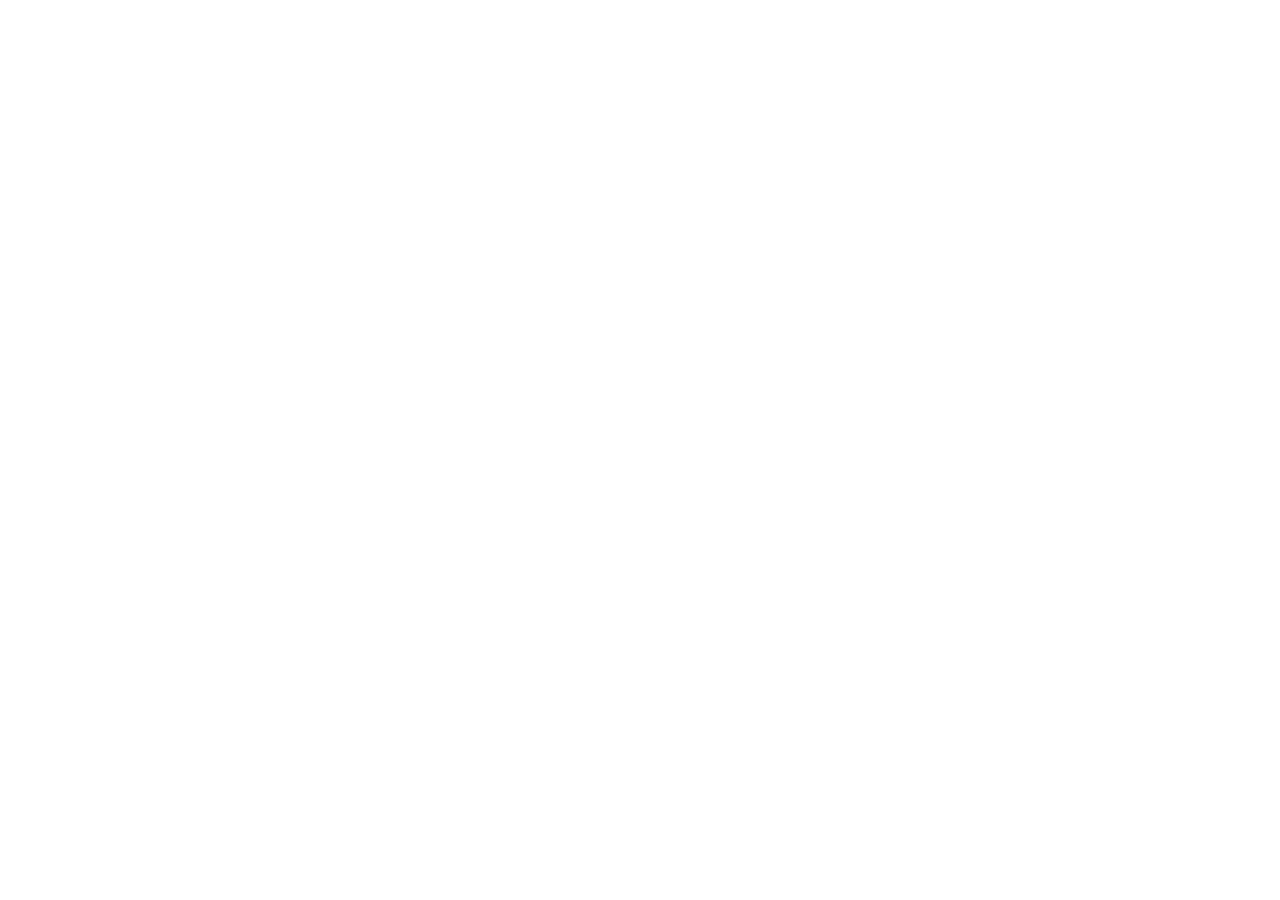
==== commit 3d926f7e: "Create index.html" ====
--- a/index.html
+++ b/index.html
@@ -3,534 +3,22 @@
 <head>
 <meta charset="utf-8">
 <meta name="viewport" content="width=device-width, initial-scale=1, viewport-fit=cover">
-<meta name="description" content="Smart Queue replaces physical crowding with digital time slots. Get your queue number, a live countdown, and an alert 10 minutes before your turn.">
-<meta name="theme-color" content="#f6faf9" id="metaTheme">
-<script>try{var _t=localStorage.getItem("sq_theme");if(_t)document.documentElement.setAttribute("data-theme",_t)}catch(e){}</script>
-<title>Smart Queue — Skip the crowd. Arrive on time.</title>
-<link rel="icon" href="app/icon-192.png">
-<link rel="preconnect" href="https://fonts.googleapis.com">
-<link rel="preconnect" href="https://fonts.gstatic.com" crossorigin>
-<link href="https://fonts.googleapis.com/css2?family=Plus+Jakarta+Sans:wght@400;500;600;700;800&display=swap" rel="stylesheet">
-<style>
-:root{
-  --bg:#f6faf9;--bg2:#ecf4f2;--card:#ffffff;--ink:#0d1f1d;--mute:#52665f;--line:#dbe7e4;
-  --pri:#0f766e;--pri2:#14b8a6;--priInk:#ffffff;--acc:#f59e0b;--accInk:#1c1206;
-  --glow1:rgba(20,184,166,.28);--glow2:rgba(245,158,11,.22);
-  --shadow:0 1px 2px rgba(13,31,29,.06),0 12px 32px rgba(13,31,29,.08);
-  --nav:rgba(246,250,249,.78);--phone:#0d1f1d;
-  --r:22px;--font:"Plus Jakarta Sans",system-ui,-apple-system,"Segoe UI",Roboto,sans-serif;
-  box-sizing:border-box;padding-top:env(safe-area-inset-top,0px);padding-bottom:env(safe-area-inset-bottom,0px)
-}
-@media (prefers-color-scheme:dark){:root:not([data-theme="light"]){
-  --bg:#081312;--bg2:#0c1b19;--card:#102220;--ink:#e9f4f2;--mute:#9ab3ae;--line:#1c3431;
-  --pri:#2dd4bf;--pri2:#0f9b8e;--priInk:#04201c;--glow1:rgba(45,212,191,.22);--glow2:rgba(245,158,11,.14);
-  --shadow:0 1px 2px rgba(0,0,0,.3),0 14px 40px rgba(0,0,0,.35);--nav:rgba(8,19,18,.78);--phone:#020807}}
-:root[data-theme="dark"]{
-  --bg:#081312;--bg2:#0c1b19;--card:#102220;--ink:#e9f4f2;--mute:#9ab3ae;--line:#1c3431;
-  --pri:#2dd4bf;--pri2:#0f9b8e;--priInk:#04201c;--glow1:rgba(45,212,191,.22);--glow2:rgba(245,158,11,.14);
-  --shadow:0 1px 2px rgba(0,0,0,.3),0 14px 40px rgba(0,0,0,.35);--nav:rgba(8,19,18,.78);--phone:#020807}
-html{scroll-behavior:smooth;scroll-padding-top:calc(76px + env(safe-area-inset-top,0px))}
-*{box-sizing:border-box;-webkit-tap-highlight-color:transparent}
-body{margin:0;background:var(--bg);color:var(--ink);font:16px/1.6 var(--font);overflow-x:hidden;-webkit-font-smoothing:antialiased}
-img,svg{max-width:100%}
-a{color:inherit;text-decoration:none}
-.wrap{width:100%;max-width:1160px;margin:0 auto;padding:0 20px}
-h1,h2,h3{line-height:1.08;letter-spacing:-.03em;margin:0}
-h1{font-size:clamp(38px,7.2vw,76px);font-weight:800}
-h2{font-size:clamp(28px,4.6vw,46px);font-weight:800}
-h3{font-size:19px;font-weight:700;letter-spacing:-.01em;line-height:1.25}
-p{margin:0}
-.mute{color:var(--mute)}
-.grad{background:linear-gradient(100deg,var(--pri) 10%,var(--acc) 90%);-webkit-background-clip:text;background-clip:text;color:transparent}
-.eyebrow{display:inline-flex;align-items:center;gap:8px;font-size:13px;font-weight:700;color:var(--pri);background:color-mix(in srgb,var(--pri) 12%,transparent);padding:7px 13px;border-radius:99px;border:1px solid color-mix(in srgb,var(--pri) 28%,transparent)}
-.dot{width:8px;height:8px;border-radius:50%;background:var(--pri2);box-shadow:0 0 0 0 var(--pri2);animation:pulse 2s infinite}
-@keyframes pulse{70%{box-shadow:0 0 0 9px transparent}100%{box-shadow:0 0 0 0 transparent}}
-
-/* buttons */
-.btn{display:inline-flex;align-items:center;justify-content:center;gap:10px;font:inherit;font-weight:700;padding:15px 24px;border-radius:16px;border:1.5px solid transparent;cursor:pointer;transition:transform .2s,box-shadow .2s,background .2s;white-space:nowrap}
-.btn:active{transform:scale(.97)}
-.btn.pri{background:linear-gradient(135deg,var(--pri),var(--pri2));color:var(--priInk);box-shadow:0 10px 30px -8px var(--pri)}
-.btn.pri:hover{transform:translateY(-2px);box-shadow:0 16px 36px -8px var(--pri)}
-.btn.ghost{background:var(--card);color:var(--ink);border-color:var(--line)}
-.btn.ghost:hover{border-color:var(--pri)}
-.btn svg{width:20px;height:20px;stroke:currentColor;fill:none;stroke-width:2.2;stroke-linecap:round;stroke-linejoin:round}
-
-/* nav */
-nav.top{position:sticky;top:env(safe-area-inset-top,0px);z-index:50;background:var(--nav);backdrop-filter:blur(16px);-webkit-backdrop-filter:blur(16px);border-bottom:1px solid var(--line)}
-nav .in{display:flex;align-items:center;justify-content:space-between;height:68px}
-.brand{display:flex;align-items:center;gap:10px;font-weight:800;font-size:19px;letter-spacing:-.02em}
-.mark{width:36px;height:36px;border-radius:11px;background:linear-gradient(135deg,var(--pri),var(--pri2));display:grid;place-items:center;color:var(--priInk)}
-.mark svg{width:20px;height:20px;stroke:currentColor;fill:none;stroke-width:2.4;stroke-linecap:round;stroke-linejoin:round}
-.links{display:flex;gap:28px;font-weight:600;font-size:15px;color:var(--mute)}
-.links a:hover{color:var(--ink)}
-.navr{display:flex;align-items:center;gap:10px}
-.burger{display:none;width:42px;height:42px;border-radius:12px;border:1px solid var(--line);background:var(--card);color:var(--ink);cursor:pointer;place-items:center}
-.burger svg{width:22px;height:22px;stroke:currentColor;fill:none;stroke-width:2.2;stroke-linecap:round}
-.menu{display:none}
-@media (max-width:860px){
-  .links,.navr .btn{display:none}.burger{display:grid}
-  .menu.open{display:flex;flex-direction:column;gap:4px;padding:8px 20px 20px;border-top:1px solid var(--line)}
-  .menu a{padding:14px 4px;font-weight:600;border-bottom:1px solid var(--line)}
-  .menu .btn{margin-top:12px;border:0}
-}
-
-
-/* theme toggle */
-.themebtn{width:42px;height:42px;border-radius:12px;border:1px solid var(--line);background:var(--card);color:var(--ink);cursor:pointer;display:grid;place-items:center;padding:0;transition:transform .2s,border-color .2s}
-.themebtn:hover{border-color:var(--pri);transform:rotate(12deg)}
-.themebtn svg{width:20px;height:20px;stroke:currentColor;fill:none;stroke-width:2.2;stroke-linecap:round;stroke-linejoin:round}
-
-/* hero */
-.hero{position:relative;padding:56px 0 40px;overflow:hidden;isolation:isolate}
-.hero::before,.hero::after{content:"";position:absolute;z-index:-1;border-radius:50%;filter:blur(70px)}
-.hero::before{width:560px;height:560px;background:var(--glow1);top:-160px;left:-120px}
-.hero::after{width:480px;height:480px;background:var(--glow2);bottom:-120px;right:-80px}
-.grid-bg{position:absolute;inset:0;z-index:-1;background-image:linear-gradient(var(--line) 1px,transparent 1px),linear-gradient(90deg,var(--line) 1px,transparent 1px);background-size:44px 44px;opacity:.5;-webkit-mask-image:radial-gradient(ellipse at 50% 30%,#000 10%,transparent 70%);mask-image:radial-gradient(ellipse at 50% 30%,#000 10%,transparent 70%)}
-.hero .cols{display:grid;grid-template-columns:1.05fr .95fr;gap:40px;align-items:center}
-.hero p.lead{font-size:clamp(17px,2.2vw,20px);color:var(--mute);max-width:540px;margin-top:22px}
-.cta{display:flex;flex-wrap:wrap;gap:12px;margin-top:30px}
-.proof{display:flex;flex-wrap:wrap;gap:10px 22px;margin-top:30px;font-size:14px;color:var(--mute);font-weight:600}
-.proof span{display:inline-flex;align-items:center;gap:8px}
-.proof svg{width:18px;height:18px;stroke:var(--pri);fill:none;stroke-width:2.6;stroke-linecap:round;stroke-linejoin:round}
-
-/* phone */
-.stage{position:relative;display:grid;place-items:center;min-height:620px}
-.phone{position:relative;width:292px;height:600px;background:var(--phone);border-radius:46px;padding:11px;box-shadow:0 40px 80px -20px rgba(0,0,0,.45),0 0 0 2px color-mix(in srgb,var(--ink) 14%,transparent);transform:rotate(-3deg);animation:float 7s ease-in-out infinite}
-@keyframes float{50%{transform:rotate(-3deg) translateY(-12px)}}
-.screen{width:100%;height:100%;border-radius:36px;background:#f5f7f7;color:#10201f;overflow:hidden;position:relative;padding:44px 14px 14px;display:flex;flex-direction:column;gap:10px;font-size:13px;line-height:1.4}
-.notch{position:absolute;top:10px;left:50%;transform:translateX(-50%);width:84px;height:22px;background:var(--phone);border-radius:99px;z-index:3}
-.sc-h{display:flex;justify-content:space-between;align-items:center}
-.sc-h b{font-size:17px;letter-spacing:-.01em}
-.sc-av{width:30px;height:30px;border-radius:50%;background:#dcefed;color:#0f766e;display:grid;place-items:center;font-weight:800;font-size:12px}
-.sc-hero{background:linear-gradient(135deg,#0f766e,#0b5a54);color:#fff;border-radius:18px;padding:14px}
-.sc-hero small{opacity:.8;font-size:11px}
-.sc-hero .n{font-size:40px;font-weight:800;letter-spacing:-.03em;line-height:1}
-.sc-hero .cdv{font-size:24px;font-weight:800;font-variant-numeric:tabular-nums;letter-spacing:-.02em}
-.sc-row{display:flex;justify-content:space-between;align-items:flex-end}
-.sc-card{background:#fff;border:1px solid #e1e8e7;border-radius:14px;padding:10px 12px;display:flex;justify-content:space-between;align-items:center}
-.sc-pill{font-size:10px;font-weight:700;padding:3px 8px;border-radius:99px}
-.sc-ok{background:#dcfce7;color:#15803d}.sc-wait{background:#fef3c7;color:#b45309}
-.sc-bar{margin-top:auto;display:flex;justify-content:space-around;padding-top:8px;border-top:1px solid #e1e8e7;color:#5f7170;font-size:10px;font-weight:600}
-.sc-bar i{font-style:normal;display:flex;flex-direction:column;align-items:center;gap:2px}
-.sc-bar .on{color:#0f766e}
-.sc-bar span{display:block;width:16px;height:16px;border-radius:5px;background:currentColor;opacity:.85}
-.float{position:absolute;background:var(--card);border:1px solid var(--line);border-radius:18px;padding:12px 14px;box-shadow:var(--shadow);display:flex;gap:11px;align-items:center;font-size:13px;line-height:1.35;max-width:236px;z-index:4}
-.float b{display:block;font-size:13px}
-.float .ico{flex:none;width:36px;height:36px;border-radius:11px;display:grid;place-items:center;background:color-mix(in srgb,var(--pri) 14%,transparent);color:var(--pri)}
-.float .ico.a{background:color-mix(in srgb,var(--acc) 20%,transparent);color:var(--acc)}
-.float svg{width:19px;height:19px;stroke:currentColor;fill:none;stroke-width:2.2;stroke-linecap:round;stroke-linejoin:round}
-.f1{top:70px;left:-8px;animation:bob 6s ease-in-out infinite}
-.f2{bottom:110px;right:-10px;animation:bob 7s ease-in-out -2s infinite}
-.f3{bottom:20px;left:10px;animation:bob 8s ease-in-out -4s infinite}
-@keyframes bob{50%{transform:translateY(-9px)}}
-
-/* strip */
-.strip{border-block:1px solid var(--line);background:var(--bg2)}
-.strip .in{display:grid;grid-template-columns:repeat(4,1fr);gap:20px;padding:30px 20px}
-.stat b{display:block;font-size:clamp(28px,4vw,40px);font-weight:800;letter-spacing:-.03em;color:var(--pri)}
-.stat span{font-size:14px;color:var(--mute);font-weight:600}
-
-/* sections */
-section{padding:clamp(64px,9vw,112px) 0}
-.head{max-width:680px;margin:0 auto 52px;text-align:center;display:flex;flex-direction:column;align-items:center;gap:16px}
-.head p{color:var(--mute);font-size:18px}
-.compare{display:grid;grid-template-columns:1fr 1fr;gap:18px}
-.cmp{border-radius:var(--r);padding:28px;border:1px solid var(--line);background:var(--card)}
-.cmp.bad{background:color-mix(in srgb,#ef4444 6%,var(--card))}
-.cmp.good{background:color-mix(in srgb,var(--pri) 9%,var(--card));border-color:color-mix(in srgb,var(--pri) 35%,var(--line))}
-.cmp h3{margin-bottom:16px;display:flex;align-items:center;gap:10px}
-.cmp ul{list-style:none;margin:0;padding:0;display:grid;gap:12px}
-.cmp li{display:flex;gap:12px;color:var(--mute)}
-.cmp li svg{flex:none;width:20px;height:20px;margin-top:3px;fill:none;stroke-width:2.6;stroke-linecap:round;stroke-linejoin:round}
-.bad li svg{stroke:#ef4444}.good li svg{stroke:var(--pri)}
-
-.steps{display:grid;grid-template-columns:repeat(3,1fr);gap:18px;counter-reset:s}
-.step{position:relative;background:var(--card);border:1px solid var(--line);border-radius:var(--r);padding:28px;box-shadow:var(--shadow)}
-.step::before{counter-increment:s;content:"0" counter(s);font-size:14px;font-weight:800;color:var(--pri);letter-spacing:.08em}
-.step h3{margin:10px 0 8px}.step p{color:var(--mute)}
-
-.bento{display:grid;grid-template-columns:repeat(6,1fr);gap:16px}
-.feat{background:var(--card);border:1px solid var(--line);border-radius:var(--r);padding:26px;display:flex;flex-direction:column;gap:12px;transition:transform .25s,border-color .25s;grid-column:span 2}
-.feat:hover{transform:translateY(-4px);border-color:color-mix(in srgb,var(--pri) 45%,var(--line))}
-.feat.w3{grid-column:span 3}.feat.w4{grid-column:span 4}
-.feat p{color:var(--mute);font-size:15px}
-.fi{width:46px;height:46px;border-radius:14px;display:grid;place-items:center;background:color-mix(in srgb,var(--pri) 14%,transparent);color:var(--pri)}
-.fi svg{width:23px;height:23px;stroke:currentColor;fill:none;stroke-width:2.1;stroke-linecap:round;stroke-linejoin:round}
-.feat.big{background:linear-gradient(135deg,color-mix(in srgb,var(--pri) 16%,var(--card)),var(--card))}
-.slots{display:grid;grid-template-columns:repeat(6,1fr);gap:7px;margin-top:8px}
-.sl{aspect-ratio:1;border-radius:10px;display:grid;place-items:center;font-size:12px;font-weight:800;border:1px solid var(--line);background:var(--bg2);color:var(--mute)}
-.sl.d{background:color-mix(in srgb,var(--pri) 20%,transparent);color:var(--pri);border-color:transparent}
-.sl.n{background:var(--pri);color:var(--priInk);border-color:transparent;animation:pulse2 2s infinite}
-.sl.a{background:color-mix(in srgb,var(--acc) 22%,transparent);color:var(--acc);border-color:transparent}
-@keyframes pulse2{50%{transform:scale(1.1)}}
-
-/* roles */
-.mock{background:var(--bg2);border:1px solid var(--line);border-radius:22px;padding:18px;display:grid;gap:10px}
-
-/* roles */
-.tabs{display:flex;gap:6px;background:var(--card);border:1px solid var(--line);padding:6px;border-radius:18px;width:fit-content;max-width:100%;margin:0 auto 28px;box-shadow:var(--shadow)}
-.tabs button{font:inherit;font-weight:700;font-size:15px;color:var(--mute);background:none;border:0;padding:12px 22px;border-radius:13px;cursor:pointer;white-space:nowrap;transition:background .2s,color .2s}
-.tabs button:hover{color:var(--ink)}
-.tabs button[aria-selected="true"]{background:linear-gradient(135deg,var(--pri),var(--pri2));color:var(--priInk)}
-.panel{display:none;grid-template-columns:minmax(0,1fr) minmax(0,1fr);gap:clamp(24px,4vw,56px);align-items:center;background:var(--card);border:1px solid var(--line);border-radius:28px;padding:clamp(24px,4.5vw,56px);box-shadow:var(--shadow);min-height:470px}
-.panel.on{display:grid;animation:fadeUp .45s cubic-bezier(.2,.7,.2,1)}
-@keyframes fadeUp{from{opacity:0;transform:translateY(12px)}to{opacity:1;transform:none}}
-.ptxt{display:flex;flex-direction:column;align-items:flex-start;gap:14px;text-align:left}
-.rtag{font-size:12px;font-weight:800;letter-spacing:.08em;text-transform:uppercase;color:var(--pri)}
-.ptxt h3{font-size:clamp(26px,3.4vw,34px);letter-spacing:-.03em}
-.ptxt>p{font-size:17px}
-.plist{list-style:none;margin:10px 0 0;padding:0;display:grid;gap:14px;width:100%}
-.plist li{display:grid;grid-template-columns:28px 1fr;gap:12px;align-items:start;color:var(--ink);font-weight:500}
-.plist .ck{width:28px;height:28px;border-radius:9px;display:grid;place-items:center;background:color-mix(in srgb,var(--pri) 15%,transparent)}
-.plist .ck svg{width:16px;height:16px;stroke:var(--pri);fill:none;stroke-width:3;stroke-linecap:round;stroke-linejoin:round}
-.plist li span:last-child{padding-top:2px}
-.mock{width:100%;background:var(--bg2);border:1px solid var(--line);border-radius:24px;padding:16px;display:grid;gap:10px}
-.mhead{display:flex;justify-content:space-between;align-items:center;gap:10px;padding:4px 4px 8px;border-bottom:1px solid var(--line);margin-bottom:2px}
-.mhead b{font-size:15px;letter-spacing:-.01em}
-.mhead span.sub{font-size:12px;color:var(--mute);font-weight:600}
-.mrow{background:var(--card);border:1px solid var(--line);border-radius:14px;padding:12px 14px;display:flex;align-items:center;gap:12px;font-size:14px}
-.mrow .nn{width:38px;height:38px;border-radius:11px;background:var(--bg2);border:1px solid var(--line);display:grid;place-items:center;font-weight:800;font-size:13px;flex:none}
-.mrow .t{flex:1;min-width:0}.mrow .t b{display:block;font-size:14px}.mrow .t span{font-size:12px;color:var(--mute)}
-.tag{font-size:11px;font-weight:700;padding:4px 10px;border-radius:99px;white-space:nowrap}
-.tg-o{background:rgba(34,197,94,.16);color:#16a34a}.tg-w{background:rgba(245,158,11,.18);color:#d97706}.tg-r{background:rgba(239,68,68,.16);color:#dc2626}.tg-i{background:rgba(59,130,246,.16);color:#2563eb}
-
-/* notifications */
-.notes{display:grid;grid-template-columns:repeat(2,1fr);gap:14px;max-width:880px;margin:0 auto}
-.note{display:flex;gap:14px;align-items:flex-start;background:var(--card);border:1px solid var(--line);border-radius:20px;padding:18px;box-shadow:var(--shadow)}
-.note .ico{flex:none;width:40px;height:40px;border-radius:12px;display:grid;place-items:center;background:color-mix(in srgb,var(--pri) 14%,transparent);color:var(--pri)}
-.note .ico svg{width:20px;height:20px;stroke:currentColor;fill:none;stroke-width:2.2;stroke-linecap:round;stroke-linejoin:round}
-.note small{display:block;color:var(--mute);font-size:12px;font-weight:600;margin-bottom:2px}
-.note b{font-weight:600;font-size:15px;line-height:1.4}
-
-/* install */
-.install{position:relative;border-radius:34px;overflow:hidden;padding:clamp(28px,6vw,64px);background:linear-gradient(135deg,#0b3a35,#0f766e 60%,#14b8a6);color:#fff;isolation:isolate}
-.install::after{content:"";position:absolute;width:420px;height:420px;border-radius:50%;background:rgba(245,158,11,.35);filter:blur(80px);right:-120px;top:-140px;z-index:-1}
-.install .cols{display:grid;grid-template-columns:1fr 1fr;gap:36px;align-items:center}
-.install h2{color:#fff}.install p.l{color:rgba(255,255,255,.82);font-size:18px;margin-top:16px}
-.install .btn.pri{background:#fff;color:#0b3a35;box-shadow:0 14px 34px -10px rgba(0,0,0,.5)}
-.install .btn.ghost{background:rgba(255,255,255,.12);color:#fff;border-color:rgba(255,255,255,.3)}
-.how{display:grid;gap:14px}
-.os{background:rgba(255,255,255,.1);border:1px solid rgba(255,255,255,.22);border-radius:22px;padding:20px;backdrop-filter:blur(8px)}
-.os h3{display:flex;align-items:center;gap:10px;margin-bottom:10px;color:#fff}
-.os ol{margin:0;padding-left:20px;color:rgba(255,255,255,.88);display:grid;gap:6px;font-size:15px}
-.os .pl{display:inline-block;font-size:11px;font-weight:700;background:rgba(255,255,255,.2);padding:3px 9px;border-radius:99px}
-
-/* faq */
-.faq{max-width:780px;margin:0 auto;display:grid;gap:12px}
-details{background:var(--card);border:1px solid var(--line);border-radius:18px;padding:0 22px;transition:border-color .2s}
-details[open]{border-color:color-mix(in srgb,var(--pri) 45%,var(--line))}
-summary{cursor:pointer;list-style:none;display:flex;justify-content:space-between;align-items:center;gap:14px;font-weight:700;padding:20px 0;font-size:17px}
-summary::-webkit-details-marker{display:none}
-summary::after{content:"+";font-size:26px;font-weight:500;color:var(--pri);transition:transform .25s;flex:none}
-details[open] summary::after{transform:rotate(45deg)}
-details p{color:var(--mute);padding:0 0 20px}
-
-footer{border-top:1px solid var(--line);padding:44px 0 calc(36px + env(safe-area-inset-bottom,0px));background:var(--bg2)}
-footer .in{display:flex;flex-wrap:wrap;gap:24px;justify-content:space-between;align-items:center}
-footer .fl{display:flex;gap:22px;flex-wrap:wrap;color:var(--mute);font-weight:600;font-size:14px}
-footer small{color:var(--mute);display:block;width:100%;text-align:center;margin-top:8px}
-
-/* reveal */
-.js .rv{opacity:0;transform:translateY(22px);transition:opacity .7s cubic-bezier(.2,.7,.2,1),transform .7s cubic-bezier(.2,.7,.2,1)}
-.js .rv.in{opacity:1;transform:none}
-@media (prefers-reduced-motion:reduce){*{animation:none!important;transition:none!important}.js .rv{opacity:1;transform:none}html{scroll-behavior:auto}}
-
-/* responsive */
-@media (max-width:980px){
-  .hero .cols,.install .cols,.panel.on{grid-template-columns:1fr}.panel{min-height:0}
-  .hero{padding-top:36px}.hero .txt{text-align:center;display:flex;flex-direction:column;align-items:center}
-  .cta,.proof{justify-content:center}
-  .stage{min-height:600px;margin-top:10px}
-  .bento{grid-template-columns:repeat(2,1fr)}.feat,.feat.w3,.feat.w4{grid-column:span 1}.feat.big{grid-column:span 2}
-}
-@media (max-width:720px){
-  .tabs{width:100%}.tabs button{flex:1;padding:12px 6px;font-size:14px}.panel{min-height:0;border-radius:24px}.mrow{padding:11px 12px}
-  .compare,.steps,.notes{grid-template-columns:1fr}
-  .strip .in{grid-template-columns:repeat(2,1fr);gap:26px 14px}
-  .bento{grid-template-columns:1fr}.feat.big{grid-column:span 1}
-  .f1{left:-4px;top:40px}.f2{right:-4px}.f3{display:none}
-  .btn{padding:14px 20px}.cta .btn{flex:1 1 100%}
-  .install{border-radius:26px}
-}
-@media (max-width:380px){.phone{transform:rotate(-3deg) scale(.88)}.stage{min-height:560px}.f1,.f2{max-width:200px;font-size:12px}}
-</style>
+<meta name="theme-color" content="#0f766e">
+<meta name="apple-mobile-web-app-capable" content="yes">
+<meta name="mobile-web-app-capable" content="yes">
+<meta name="apple-mobile-web-app-title" content="Smart Queue">
+<title>Smart Queue</title>
+<link rel="manifest" href="manifest.webmanifest">
+<link rel="icon" href="icon-192.png">
+<link rel="apple-touch-icon" href="icon-192.png">
+<link rel="stylesheet" href="css/style.css">
 </head>
 <body>
-
-<nav class="top" aria-label="Main">
-  <div class="wrap">
-    <div class="in">
-      <a class="brand" href="#top" aria-label="Smart Queue home"><span class="mark"><svg viewBox="0 0 24 24"><circle cx="12" cy="12" r="9"/><polyline points="12 7 12 12 15 14"/></svg></span>Smart Queue</a>
-      <div class="links"><a href="#how">How it works</a><a href="#features">Features</a><a href="#roles">Who it's for</a><a href="#faq">FAQ</a></div>
-      <div class="navr">
-        <button class="themebtn" type="button" aria-label="Switch theme" title="Switch theme"></button>
-        <a class="btn pri" href="#get" style="padding:11px 20px">Get the app</a>
-        <button class="burger" id="burger" aria-label="Open menu" aria-expanded="false" aria-controls="menu"><svg viewBox="0 0 24 24"><line x1="4" y1="7" x2="20" y2="7"/><line x1="4" y1="12" x2="20" y2="12"/><line x1="4" y1="17" x2="20" y2="17"/></svg></button>
-      </div>
-    </div>
-    <div class="menu" id="menu"><a href="#how">How it works</a><a href="#features">Features</a><a href="#roles">Who it's for</a><a href="#faq">FAQ</a><a class="btn pri" href="#get">Get the app</a></div>
-  </div>
-</nav>
-
-<header class="hero" id="top">
-  <div class="grid-bg"></div>
-  <div class="wrap">
-    <div class="cols">
-      <div class="txt">
-        <span class="eyebrow rv"><i class="dot"></i> Digital time slots, not crowded lines</span>
-        <h1 class="rv" style="margin-top:22px">Skip the crowd.<br><span class="grad">Arrive right on time.</span></h1>
-        <p class="lead rv">Smart Queue gives everyone an assigned time and queue number, then alerts them 10 minutes before their turn. Only the right people are at the venue at the right time.</p>
-        <div class="cta rv">
-          <a class="btn pri" href="#get"><svg viewBox="0 0 24 24"><path d="M12 3v12"/><polyline points="7 11 12 16 17 11"/><path d="M5 21h14"/></svg>Download the app</a>
-          <a class="btn ghost" href="#how">See how it works</a>
-        </div>
-        <div class="proof rv">
-          <span><svg viewBox="0 0 24 24"><polyline points="20 6 9 17 4 12"/></svg>Free to try</span>
-          <span><svg viewBox="0 0 24 24"><polyline points="20 6 9 17 4 12"/></svg>No app store needed</span>
-          <span><svg viewBox="0 0 24 24"><polyline points="20 6 9 17 4 12"/></svg>Works on iPhone &amp; Android</span>
-        </div>
-      </div>
-
-      <div class="stage rv" aria-hidden="true">
-        <div class="phone">
-          <div class="screen">
-            <div class="notch"></div>
-            <div class="sc-h"><b>Hi, Amaka</b><div class="sc-av">A</div></div>
-            <div class="sc-hero">
-              <small>Lagos Passport Office</small>
-              <div class="sc-row" style="margin-top:10px"><div><small>You are</small><div class="n">#14</div></div><div style="text-align:right"><b>2:00 PM</b><br><small>Sat, 5 Jul</small></div></div>
-              <small style="display:block;margin-top:10px">3 people before you</small>
-              <small style="display:block;margin-top:8px">Starts in</small><div class="cdv" id="heroCd">00:09:42</div>
-            </div>
-            <div class="sc-card"><div><b>Slot #13</b><br><span style="color:#5f7170;font-size:11px">1:45 PM · Tunde B.</span></div><span class="sc-pill sc-ok">Arrived</span></div>
-            <div class="sc-card"><div><b>Slot #14</b><br><span style="color:#5f7170;font-size:11px">2:00 PM · You</span></div><span class="sc-pill sc-wait">Pending</span></div>
-            <div class="sc-card"><div><b>Slot #15</b><br><span style="color:#5f7170;font-size:11px">2:15 PM · Ife O.</span></div><span class="sc-pill sc-wait">Pending</span></div>
-            <div class="sc-bar"><i class="on"><span></span>Home</i><i><span></span>My Queue</i><i><span></span>History</i><i><span></span>Alerts</i></div>
-          </div>
-        </div>
-        <div class="float f1"><div class="ico"><svg viewBox="0 0 24 24"><path d="M18 8A6 6 0 0 0 6 8c0 7-3 9-3 9h18s-3-2-3-9"/><path d="M13.7 21a2 2 0 0 1-3.4 0"/></svg></div><div><b>Your turn is in 10 minutes</b>Please head over now</div></div>
-        <div class="float f2"><div class="ico a"><svg viewBox="0 0 24 24"><path d="M2 9a3 3 0 0 1 0 6v3a1 1 0 0 0 1 1h18a1 1 0 0 0 1-1v-3a3 3 0 0 1 0-6V6a1 1 0 0 0-1-1H3a1 1 0 0 0-1 1z"/></svg></div><div><b>Slot #14 assigned</b>2:00 PM on 5 July</div></div>
-        <div class="float f3"><div class="ico"><svg viewBox="0 0 24 24"><path d="M17 21v-2a4 4 0 0 0-4-4H5a4 4 0 0 0-4 4v2"/><circle cx="9" cy="7" r="4"/></svg></div><div><b>Zero crowding</b>Only 3 ahead of you</div></div>
-      </div>
-    </div>
-  </div>
-</header>
-
-<div class="strip">
-  <div class="wrap"><div class="in">
-    <div class="stat rv"><b>10 min</b><span>Alert before your turn</span></div>
-    <div class="stat rv"><b>Live</b><span>Position and countdown</span></div>
-    <div class="stat rv"><b>3 roles</b><span>User, Admin, Super Admin</span></div>
-    <div class="stat rv"><b>1 tap</b><span>Mark arrived or absent</span></div>
-  </div></div>
-</div>
-
-<section id="why">
-  <div class="wrap">
-    <div class="head"><span class="eyebrow rv">The problem</span><h2 class="rv">Physical queues waste everyone's time</h2><p class="rv">Crowds, uncertainty and long waits hurt visitors and organisers alike. Smart Queue turns a crowd into a schedule.</p></div>
-    <div class="compare">
-      <div class="cmp bad rv"><h3>Without Smart Queue</h3><ul>
-        <li><svg viewBox="0 0 24 24"><line x1="18" y1="6" x2="6" y2="18"/><line x1="6" y1="6" x2="18" y2="18"/></svg>Hundreds of people arrive at once and wait for hours</li>
-        <li><svg viewBox="0 0 24 24"><line x1="18" y1="6" x2="6" y2="18"/><line x1="6" y1="6" x2="18" y2="18"/></svg>Nobody knows when their turn will actually come</li>
-        <li><svg viewBox="0 0 24 24"><line x1="18" y1="6" x2="6" y2="18"/><line x1="6" y1="6" x2="18" y2="18"/></svg>Overcrowded venues, tension, and lost productivity</li>
-        <li><svg viewBox="0 0 24 24"><line x1="18" y1="6" x2="6" y2="18"/><line x1="6" y1="6" x2="18" y2="18"/></svg>No-shows leave gaps nobody can fill</li></ul></div>
-      <div class="cmp good rv"><h3>With Smart Queue</h3><ul>
-        <li><svg viewBox="0 0 24 24"><polyline points="20 6 9 17 4 12"/></svg>Everyone gets an assigned time and queue number</li>
-        <li><svg viewBox="0 0 24 24"><polyline points="20 6 9 17 4 12"/></svg>Live countdown and position, right on your phone</li>
-        <li><svg viewBox="0 0 24 24"><polyline points="20 6 9 17 4 12"/></svg>Calm venues with only the right people present</li>
-        <li><svg viewBox="0 0 24 24"><polyline points="20 6 9 17 4 12"/></svg>Absent slots are released and reassigned instantly</li></ul></div>
-    </div>
-  </div>
-</section>
-
-<section id="how" style="background:var(--bg2);border-block:1px solid var(--line)">
-  <div class="wrap">
-    <div class="head"><span class="eyebrow rv">How it works</span><h2 class="rv">From sign-up to served in three steps</h2></div>
-    <div class="steps">
-      <div class="step rv"><h3>Register once</h3><p>Create your account with your name, email and phone, then verify with a one-time code.</p></div>
-      <div class="step rv"><h3>Get your slot</h3><p>The organiser assigns you a time and queue number. You're notified the moment it's set.</p></div>
-      <div class="step rv"><h3>Show up on time</h3><p>Watch your countdown, get a 10-minute alert, and walk in exactly when it's your turn.</p></div>
-    </div>
-  </div>
-</section>
-
-<section id="features">
-  <div class="wrap">
-    <div class="head"><span class="eyebrow rv">Features</span><h2 class="rv">Everything a modern queue needs</h2><p class="rv">Powerful tools for organisers. A calm, clear experience for everyone else.</p></div>
-    <div class="bento">
-      <div class="feat big w4 rv"><div class="fi"><svg viewBox="0 0 24 24"><rect x="3" y="3" width="7" height="7"/><rect x="14" y="3" width="7" height="7"/><rect x="14" y="14" width="7" height="7"/><rect x="3" y="14" width="7" height="7"/></svg></div><h3>Live queue monitor</h3><p>See every slot in real time: pending, arrived, absent or rescheduled. Mark people with one tap and watch done and remaining counts update.</p>
-        <div class="slots" aria-hidden="true"><div class="sl d">1</div><div class="sl d">2</div><div class="sl d">3</div><div class="sl a">4</div><div class="sl n">5</div><div class="sl">6</div><div class="sl">7</div><div class="sl">8</div><div class="sl">9</div><div class="sl">10</div><div class="sl">11</div><div class="sl">12</div></div></div>
-      <div class="feat rv"><div class="fi"><svg viewBox="0 0 24 24"><circle cx="12" cy="12" r="10"/><polyline points="12 6 12 12 16 14"/></svg></div><h3>Auto-calculated slots</h3><p>Set start, end and minutes per slot. We work out the total slots for you.</p></div>
-      <div class="feat rv"><div class="fi"><svg viewBox="0 0 24 24"><path d="M18 8A6 6 0 0 0 6 8c0 7-3 9-3 9h18s-3-2-3-9"/><path d="M13.7 21a2 2 0 0 1-3.4 0"/></svg></div><h3>Smart alerts</h3><p>Assigned, 10-minute reminder, changed, cancelled. Nobody is left guessing.</p></div>
-      <div class="feat rv"><div class="fi"><svg viewBox="0 0 24 24"><circle cx="11" cy="11" r="8"/><line x1="21" y1="21" x2="16.65" y2="16.65"/></svg></div><h3>Find &amp; assign fast</h3><p>Search registered users by name or phone, then pick an open slot.</p></div>
-      <div class="feat rv"><div class="fi"><svg viewBox="0 0 24 24"><polyline points="17 1 21 5 17 9"/><path d="M3 11V9a4 4 0 0 1 4-4h14"/><polyline points="7 23 3 19 7 15"/><path d="M21 13v2a4 4 0 0 1-4 4H3"/></svg></div><h3>Reschedule flow</h3><p>Users request a new slot, admins approve or reject. Old slots free up automatically.</p></div>
-      <div class="feat w3 rv"><div class="fi"><svg viewBox="0 0 24 24"><path d="M3 12a9 9 0 1 0 3-6.7"/><polyline points="3 4 3 10 9 10"/></svg></div><h3>No-show recovery</h3><p>Mark someone absent and their slot is released, ready to hand to the next person.</p></div>
-      <div class="feat w3 rv"><div class="fi"><svg viewBox="0 0 24 24"><path d="M12 22s8-4 8-10V5l-8-3-8 3v7c0 6 8 10 8 10z"/></svg></div><h3>Role-based control</h3><p>Super Admins manage organisers and can deactivate any queue or account. Admins run their own events.</p></div>
-    </div>
-  </div>
-</section>
-
-<section id="roles" style="background:var(--bg2);border-block:1px solid var(--line)">
-  <div class="wrap">
-    <div class="head"><span class="eyebrow rv">Who it's for</span><h2 class="rv">Built for every role in the queue</h2><p class="rv">One app, three experiences. Pick a role to see what it looks like.</p></div>
-    <div class="rv">
-    <div class="tabs" role="tablist" aria-label="Roles">
-      <button role="tab" aria-selected="true" aria-controls="p-user" id="t-user">Visitors</button>
-      <button role="tab" aria-selected="false" aria-controls="p-admin" id="t-admin">Admins</button>
-      <button role="tab" aria-selected="false" aria-controls="p-super" id="t-super">Super Admins</button>
-    </div>
-    <div class="panel on" id="p-user" role="tabpanel" aria-labelledby="t-user">
-      <div class="ptxt"><span class="rtag">For visitors</span><h3>Know exactly when to leave</h3><p class="mute">No more guessing or standing around. Your phone tells you everything.</p>
-        <ul class="plist"><li><span class="ck"><svg viewBox="0 0 24 24"><polyline points="20 6 9 17 4 12"/></svg></span><span>See your slot, queue number and live head count</span></li><li><span class="ck"><svg viewBox="0 0 24 24"><polyline points="20 6 9 17 4 12"/></svg></span><span>Countdown timer to your turn</span></li><li><span class="ck"><svg viewBox="0 0 24 24"><polyline points="20 6 9 17 4 12"/></svg></span><span>Request a reschedule if plans change</span></li><li><span class="ck"><svg viewBox="0 0 24 24"><polyline points="20 6 9 17 4 12"/></svg></span><span>Browse your past queue history</span></li></ul></div>
-      <div class="mock"><div class="mhead"><b>My queues</b><span class="sub">Live</span></div>
-        <div class="mrow"><div class="nn">#14</div><div class="t"><b>Lagos Passport Office</b><span>Sat, 5 Jul · 2:00 PM</span></div><span class="tag tg-w">3 ahead</span></div>
-        <div class="mrow"><div class="nn">#9</div><div class="t"><b>Bank KYC Day</b><span>12 Jun · 11:30 AM</span></div><span class="tag tg-o">Attended</span></div>
-        <div class="mrow"><div class="nn">#3</div><div class="t"><b>Campus Clearance</b><span>2 May · 9:15 AM</span></div><span class="tag tg-o">Attended</span></div></div>
-    </div>
-    <div class="panel" id="p-admin" role="tabpanel" aria-labelledby="t-admin">
-      <div class="ptxt"><span class="rtag">For admins</span><h3>Run a calm, organised event</h3><p class="mute">Create queues, assign slots and monitor everything from one screen.</p>
-        <ul class="plist"><li><span class="ck"><svg viewBox="0 0 24 24"><polyline points="20 6 9 17 4 12"/></svg></span><span>Create queues with auto-calculated slots</span></li><li><span class="ck"><svg viewBox="0 0 24 24"><polyline points="20 6 9 17 4 12"/></svg></span><span>Assign, reassign or remove users instantly</span></li><li><span class="ck"><svg viewBox="0 0 24 24"><polyline points="20 6 9 17 4 12"/></svg></span><span>One-tap Arrived and Absent marking</span></li><li><span class="ck"><svg viewBox="0 0 24 24"><polyline points="20 6 9 17 4 12"/></svg></span><span>Approve or reject reschedule requests</span></li></ul></div>
-      <div class="mock"><div class="mhead"><b>Live monitor</b><span class="sub">1 done · 3 left</span></div>
-        <div class="mrow"><div class="nn">#1</div><div class="t"><b>Amaka Obi</b><span>1:30 PM</span></div><span class="tag tg-o">Arrived</span></div>
-        <div class="mrow"><div class="nn">#2</div><div class="t"><b>Tunde Bello</b><span>1:45 PM</span></div><span class="tag tg-r">Released</span></div>
-        <div class="mrow"><div class="nn">#3</div><div class="t"><b>Ife Okoro</b><span>2:00 PM</span></div><span class="tag tg-i">Rescheduled</span></div>
-        <div class="mrow"><div class="nn">#4</div><div class="t"><b>Available</b><span>2:15 PM</span></div><span class="tag tg-w">Assign</span></div></div>
-    </div>
-    <div class="panel" id="p-super" role="tabpanel" aria-labelledby="t-super">
-      <div class="ptxt"><span class="rtag">For super admins</span><h3>Full platform visibility</h3><p class="mute">Super Admin accounts are created by developers and can't be self-registered.</p>
-        <ul class="plist"><li><span class="ck"><svg viewBox="0 0 24 24"><polyline points="20 6 9 17 4 12"/></svg></span><span>Create and manage Admin accounts</span></li><li><span class="ck"><svg viewBox="0 0 24 24"><polyline points="20 6 9 17 4 12"/></svg></span><span>See all queues across every admin</span></li><li><span class="ck"><svg viewBox="0 0 24 24"><polyline points="20 6 9 17 4 12"/></svg></span><span>Deactivate any queue or account</span></li></ul></div>
-      <div class="mock"><div class="mhead"><b>Admin management</b><span class="sub">3 admins</span></div>
-        <div class="mrow"><div class="nn">N</div><div class="t"><b>Ngozi Admin</b><span>3 queues</span></div><span class="tag tg-o">Active</span></div>
-        <div class="mrow"><div class="nn">C</div><div class="t"><b>Chidi Admin</b><span>1 queue</span></div><span class="tag tg-o">Active</span></div>
-        <div class="mrow"><div class="nn">E</div><div class="t"><b>Emeka Admin</b><span>0 queues</span></div><span class="tag tg-r">Inactive</span></div></div>
-    </div>
-    </div>
-  </div>
-</section>
-
-<section id="alerts">
-  <div class="wrap">
-    <div class="head"><span class="eyebrow rv">Notifications</span><h2 class="rv">The right message at the right moment</h2></div>
-    <div class="notes">
-      <div class="note rv"><div class="ico"><svg viewBox="0 0 24 24"><path d="M2 9a3 3 0 0 1 0 6v3a1 1 0 0 0 1 1h18a1 1 0 0 0 1-1v-3a3 3 0 0 1 0-6V6a1 1 0 0 0-1-1H3a1 1 0 0 0-1 1z"/></svg></div><div><small>Slot assigned</small><b>You have been given slot #14 at 2:00 PM on July 5</b></div></div>
-      <div class="note rv"><div class="ico"><svg viewBox="0 0 24 24"><circle cx="12" cy="12" r="10"/><polyline points="12 6 12 12 16 14"/></svg></div><div><small>10-minute reminder</small><b>Your turn is in 10 minutes. Please head over now</b></div></div>
-      <div class="note rv"><div class="ico"><svg viewBox="0 0 24 24"><polyline points="17 1 21 5 17 9"/><path d="M3 11V9a4 4 0 0 1 4-4h14"/></svg></div><div><small>Slot changed</small><b>Your slot has been updated to 3:00 PM</b></div></div>
-      <div class="note rv"><div class="ico"><svg viewBox="0 0 24 24"><circle cx="12" cy="12" r="10"/><line x1="15" y1="9" x2="9" y2="15"/><line x1="9" y1="9" x2="15" y2="15"/></svg></div><div><small>Slot or queue cancelled</small><b>Your slot has been cancelled. Contact the organiser</b></div></div>
-    </div>
-  </div>
-</section>
-
-<section id="get" style="padding-top:0">
-  <div class="wrap">
-    <div class="install rv">
-      <div class="cols">
-        <div>
-          <span class="eyebrow" style="background:rgba(255,255,255,.14);color:#fff;border-color:rgba(255,255,255,.3)">Get Smart Queue</span>
-          <h2 style="margin-top:18px">Download it to your phone in seconds</h2>
-          <p class="l">Open the app link, then add it to your home screen. It installs like a native app, with no app store and no waiting.</p>
-          <div class="cta" style="margin-top:26px">
-            <a class="btn pri" id="appLink" href="app/"><svg viewBox="0 0 24 24"><path d="M12 3v12"/><polyline points="7 11 12 16 17 11"/><path d="M5 21h14"/></svg>Download / open the app</a>
-            <button class="btn ghost" id="copyBtn" type="button">Copy link</button>
-          </div>
-          <p style="margin-top:16px;font-size:14px;color:rgba(255,255,255,.72)">Demo logins on the sign-in screen: tap User, Admin or Super Admin to try each role.</p>
-        </div>
-        <div class="how">
-          <div class="os"><h3><span class="pl">iPhone</span> Safari</h3><ol><li>Open the app link in Safari</li><li>Tap the Share button</li><li>Choose <b>Add to Home Screen</b></li></ol></div>
-          <div class="os"><h3><span class="pl">Android</span> Chrome</h3><ol><li>Open the app link in Chrome</li><li>Tap the ⋮ menu</li><li>Choose <b>Install app</b> or <b>Add to Home screen</b></li></ol></div>
-        </div>
-      </div>
-    </div>
-  </div>
-</section>
-
-<section id="faq" style="padding-top:0">
-  <div class="wrap">
-    <div class="head"><span class="eyebrow rv">FAQ</span><h2 class="rv">Questions, answered</h2></div>
-    <div class="faq">
-      <details class="rv"><summary>Do I need to download it from an app store?</summary><p>No. Smart Queue installs straight from your browser. Open the link, add it to your home screen, and it behaves like a regular app.</p></details>
-      <details class="rv"><summary>How do I get a time slot?</summary><p>Register in the app. The organiser of the event then finds you by name or phone number and assigns you a slot. You're notified right away.</p></details>
-      <details class="rv"><summary>When will I be reminded about my turn?</summary><p>Smart Queue alerts you 10 minutes before your slot. You also get notified whenever your slot is assigned, changed or cancelled.</p></details>
-      <details class="rv"><summary>What if I can't make my slot?</summary><p>If the organiser has enabled it, you can request a reschedule from the app and the admin approves or rejects it. Absent slots are released so someone else can use them.</p></details>
-      <details class="rv"><summary>Who can create queues?</summary><p>Admin accounts, which are created by a Super Admin. Regular users register themselves and receive slots; Super Admins are set up by developers only.</p></details>
-      <details class="rv"><summary>Is this a finished production product?</summary><p>The current app is a working demo that stores data on your device. A production version with cloud accounts and push notifications while the app is closed is the next step.</p></details>
-    </div>
-  </div>
-</section>
-
-<footer>
-  <div class="wrap"><div class="in">
-    <a class="brand" href="#top"><span class="mark"><svg viewBox="0 0 24 24"><circle cx="12" cy="12" r="9"/><polyline points="12 7 12 12 15 14"/></svg></span>Smart Queue</a>
-    <div class="fl"><a href="#how">How it works</a><a href="#features">Features</a><a href="#roles">Who it's for</a><a href="#get">Download</a><a href="#faq">FAQ</a></div>
-    <small>© <span id="yr"></span> Smart Queue. Only the right people, at the right time.</small>
-  </div></div>
-</footer>
-
-<script>
-document.documentElement.classList.add('js');
-document.getElementById('yr').textContent = new Date().getFullYear();
-
-/* mobile menu */
-var burger = document.getElementById('burger'), menu = document.getElementById('menu');
-burger.addEventListener('click', function () { var o = menu.classList.toggle('open'); burger.setAttribute('aria-expanded', o); });
-menu.addEventListener('click', function (e) { if (e.target.tagName === 'A') { menu.classList.remove('open'); burger.setAttribute('aria-expanded', 'false'); } });
-
-/* reveal on scroll */
-(function () {
-  var els = document.querySelectorAll('.rv');
-  if (!('IntersectionObserver' in window)) { els.forEach(function (e) { e.classList.add('in'); }); return; }
-  var io = new IntersectionObserver(function (en) { en.forEach(function (x) { if (x.isIntersecting) { x.target.classList.add('in'); io.unobserve(x.target); } }); }, { threshold: .12, rootMargin: '0px 0px -40px 0px' });
-  els.forEach(function (e, i) { e.style.transitionDelay = (i % 4) * 70 + 'ms'; io.observe(e); });
-})();
-
-/* role tabs */
-(function () {
-  var tabs = document.querySelectorAll('[role="tab"]');
-  tabs.forEach(function (t) {
-    t.addEventListener('click', function () {
-      tabs.forEach(function (x) { x.setAttribute('aria-selected', x === t); });
-      document.querySelectorAll('.panel').forEach(function (p) { p.classList.toggle('on', p.id === t.getAttribute('aria-controls')); });
-    });
-  });
-})();
-
-/* hero countdown loop */
-(function () {
-  var el = document.getElementById('heroCd'), s = 9 * 60 + 42;
-  setInterval(function () { s = s <= 0 ? 9 * 60 + 42 : s - 1; el.textContent = '00:' + String(Math.floor(s / 60)).padStart(2, '0') + ':' + String(s % 60).padStart(2, '0'); }, 1000);
-})();
-
-
-/* theme toggle */
-(function () {
-  var root = document.documentElement, meta = document.getElementById('metaTheme');
-  var SUN = '<svg viewBox="0 0 24 24"><circle cx="12" cy="12" r="4"/><line x1="12" y1="2" x2="12" y2="4"/><line x1="12" y1="20" x2="12" y2="22"/><line x1="4.9" y1="4.9" x2="6.3" y2="6.3"/><line x1="17.7" y1="17.7" x2="19.1" y2="19.1"/><line x1="2" y1="12" x2="4" y2="12"/><line x1="20" y1="12" x2="22" y2="12"/><line x1="4.9" y1="19.1" x2="6.3" y2="17.7"/><line x1="17.7" y1="6.3" x2="19.1" y2="4.9"/></svg>';
-  var MOON = '<svg viewBox="0 0 24 24"><path d="M21 12.8A9 9 0 1 1 11.2 3a7 7 0 0 0 9.8 9.8z"/></svg>';
-  var mq = window.matchMedia ? matchMedia('(prefers-color-scheme: dark)') : { matches: false };
-  function eff() { return root.getAttribute('data-theme') || (mq.matches ? 'dark' : 'light'); }
-  function paint() {
-    var d = eff() === 'dark';
-    document.querySelectorAll('.themebtn').forEach(function (b) { b.innerHTML = d ? SUN : MOON; b.setAttribute('aria-label', d ? 'Switch to light mode' : 'Switch to dark mode'); b.title = d ? 'Switch to light mode' : 'Switch to dark mode'; });
-    if (meta) meta.setAttribute('content', d ? '#081312' : '#f6faf9');
-  }
-  document.querySelectorAll('.themebtn').forEach(function (b) {
-    b.addEventListener('click', function () {
-      var next = eff() === 'dark' ? 'light' : 'dark';
-      root.setAttribute('data-theme', next);
-      try { localStorage.setItem('sq_theme', next); } catch (e) {}
-      paint();
-    });
-  });
-  if (mq.addEventListener) mq.addEventListener('change', function () { if (!root.getAttribute('data-theme')) paint(); });
-  paint();
-})();
-
-/* copy link */
-document.getElementById('copyBtn').addEventListener('click', function () {
-  var b = this, u = document.getElementById('appLink').href;
-  function done() { b.textContent = 'Link copied'; setTimeout(function () { b.textContent = 'Copy link'; }, 2000); }
-  try { navigator.clipboard.writeText(u).then(done, function () { b.textContent = 'Press and hold the button to copy'; }); }
-  catch (e) { b.textContent = 'Open the app button, then copy the address'; }
-});
-</script>
+<div id="app"></div>
+<div id="toast"></div>
+<script src="js/utils.js"></script>
+<script src="js/store.js"></script>
+<script src="js/views.js"></script>
+<script src="js/actions.js"></script>
 </body>
 </html>
